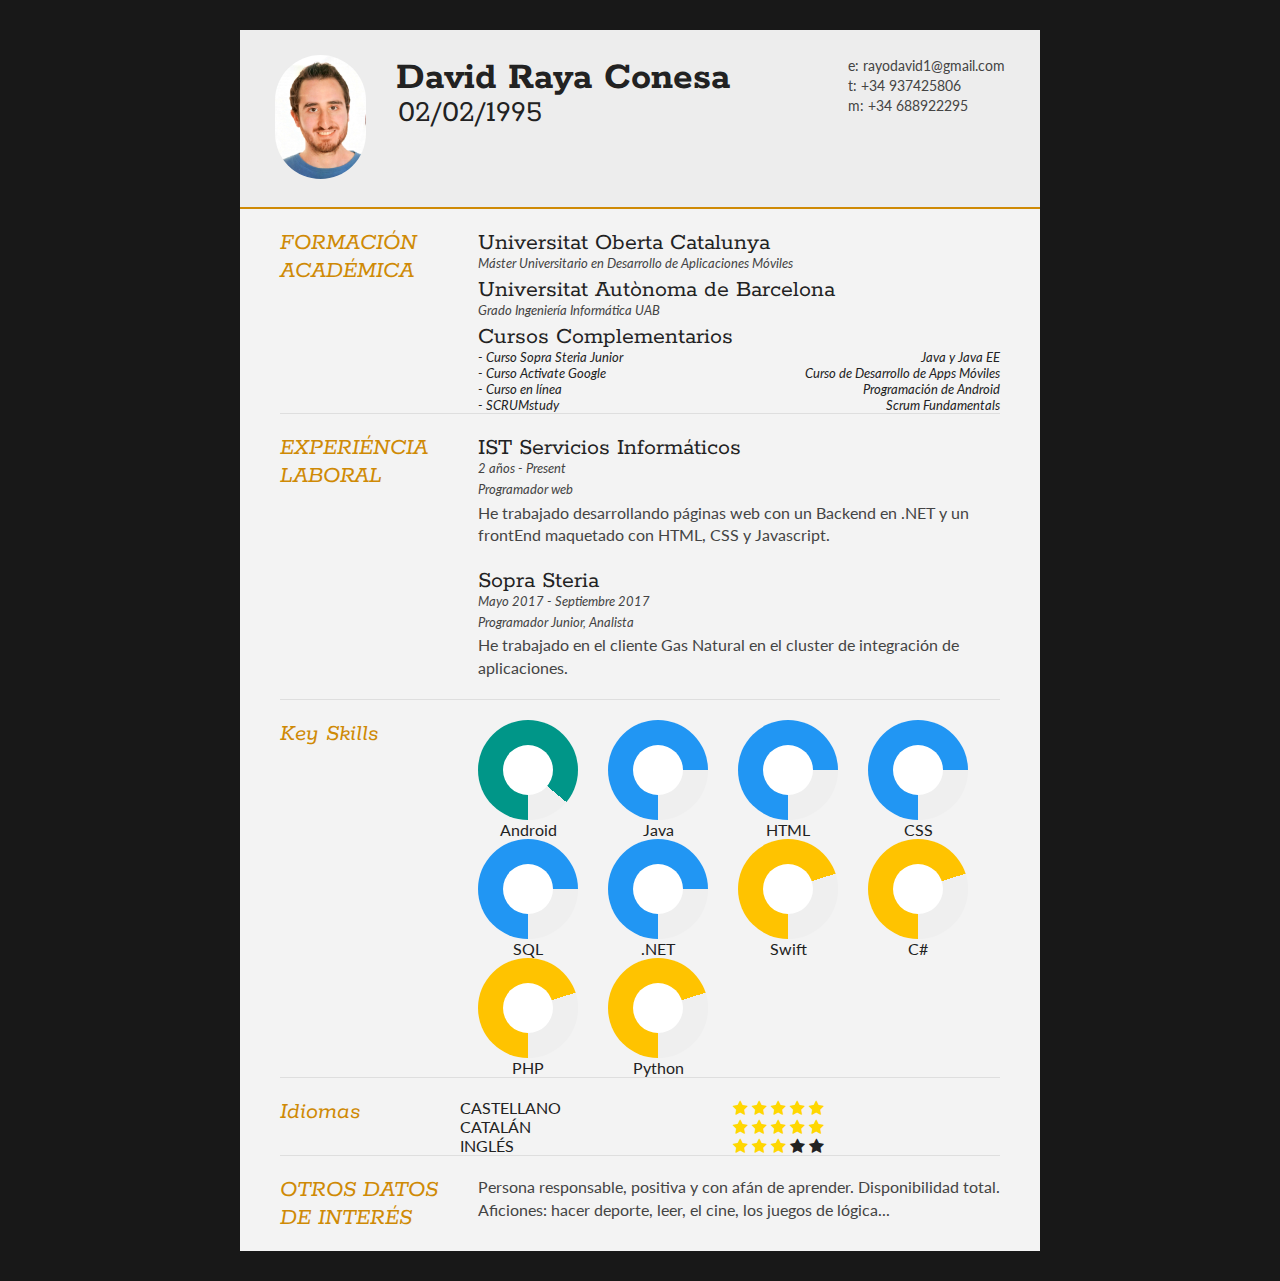
==== index.html @ d0084401 "prueba 5" ====
<!DOCTYPE html>
<html>
<head>
<title>David Raya Conesa - Curriculum Vitae</title>

<meta name="viewport" content="width=device-width"/>
<meta name="description" content="The Curriculum Vitae of David Raya Conesa."/>
<meta charset="UTF-8"> 
<link rel="stylesheet" href="https://stackpath.bootstrapcdn.com/bootstrap/4.4.1/css/bootstrap.min.css" integrity="sha384-Vkoo8x4CGsO3+Hhxv8T/Q5PaXtkKtu6ug5TOeNV6gBiFeWPGFN9MuhOf23Q9Ifjh" crossorigin="anonymous">

<link type="text/css" rel="stylesheet" href="style.css">
<link type="text/css" rel="stylesheet" href="mystyle.css">
<link href='http://fonts.googleapis.com/css?family=Rokkitt:400,700|Lato:400,300' rel='stylesheet' type='text/css'>

<!-- Font Awesome Icon Library -->
<link rel="stylesheet" href="https://cdnjs.cloudflare.com/ajax/libs/font-awesome/4.7.0/css/font-awesome.min.css">
<!-- jQuery library -->
<script src="https://ajax.googleapis.com/ajax/libs/jquery/3.3.1/jquery.min.js"></script>

<!-- Latest compiled JavaScript -->
<script src="https://maxcdn.bootstrapcdn.com/bootstrap/3.3.7/js/bootstrap.min.js"></script>
<!--[if lt IE 9]>
<script src="//html5shiv.googlecode.com/svn/trunk/html5.js"></script>
<![endif]-->
</head>
<body id="top">
<div id="cv" class="instaFade">
	<div class="mainDetails">
		<div id="headshot" class="quickFade">
			<img src="David.jpeg" alt="David raya" />
		</div>
		
		<div id="name">
			<h1 class="quickFade delayTwo">David Raya Conesa</h1>
			<h2 class="quickFade delayThree">02/02/1995</h2>
		</div>
		
		<div id="contactDetails" class="quickFade delayFour">
			<ul>
				<li>e: <a href="mailto:rayodavid1@gmail.com" target="_blank">rayodavid1@gmail.com</a></li>
				<li>t: +34 937425806</li>
				<li>m: +34 688922295</li>
				<!--TODO: enlace a la store para ver mis apps
					<li>t: <a href="http://www.bloggs.com">www.bloggs.com</a></li>-->
			</ul>
		</div>
		<div class="clear"></div>
	</div>
	
	<div id="mainArea" class="quickFade delayFive">
		
		
		<section>
			<div class="sectionTitle">
				<h1>FORMACIÓN ACADÉMICA</h1>
			</div>
			
			<div class="sectionContent">
				<article>
					<h2>Universitat Oberta Catalunya</h2>
					<p class="subDetails">Máster Universitario en Desarrollo de Aplicaciones Móviles </p>
				</article>
				
				<article>
					<h2>Universitat Autònoma de Barcelona</h2>
					<p class="subDetails">Grado Ingeniería Informática UAB </p>
				</article>
				<article>
					<h2>Cursos Complementarios</h2>
					<ul class="list-unstyled subDetails">

						<li><div class="float-left ">- Curso Sopra Steria  Junior</div>
							<div class="float-right">Java y Java EE</div>
						</li>
						<br>
						<li><div class="float-left ">- Curso Activate Google</div>
							<div class="float-right">Curso de Desarrollo de Apps Móviles</div>
						</li>
						<br>
						<li><div class="float-left ">- Curso en línea</div>
							<div class="float-right">Programación de Android</div>
						</li>
						<br>
						<li><div class="float-left ">- SCRUMstudy</div>
							<div class="float-right">Scrum Fundamentals</div>
						</li>
						
					  </ul>

				</article>
			</div>
			<div class="clear"></div>
		</section>
		
		<section>
			<div class="sectionTitle">
				<h1>EXPERIÉNCIA LABORAL</h1>
			</div>
			
			<div class="sectionContent">
				<article>
					<h2>IST Servicios Informáticos</h2>
					<p class="subDetails">2 años - Present</p>
					<p class="subDetails">Programador web</p>
					<p>He trabajado desarrollando páginas web con un Backend en .NET y un frontEnd maquetado con HTML, CSS y Javascript.</p>
				</article>
				
				<article>
					<h2>Sopra Steria</h2>
					<p class="subDetails">Mayo 2017 - Septiembre 2017</p>
					<p class="subDetails">Programador Junior, Analista</p>
					<p>He trabajado en el cliente Gas Natural en el cluster de integración de aplicaciones.</p>
				</article>
			
			</div>
			<div class="clear"></div>
		</section>
		
		
		<section>
			<div class="sectionTitle">
				<h1>Key Skills</h1>
			</div>
			
			<div class="sectionContent">
				<div class="row">
					<div class="col-md-2 col-sm-6 col-xs-12" style ="max-width: 100%;">
						<div class="demo5" data-percent="70" align="center">
							<div style="width: 100px; height: 100px;">
								<div class="ab"
									style="position: relative; text-align: center; width: 100px; height: 100px; border-radius: 100%; background-color: rgb(239, 239, 239); background-image: linear-gradient(400deg, transparent 50%, #009688 50%), linear-gradient(90deg, #009688 50%, transparent 50%);">
				
									<div class="cir"
										style="position: relative; top: 25px; left: 25px; text-align: center; width: 50px; height: 50px; border-radius: 100%; background-color: rgb(255, 255, 255);">
										<span class="perc"
											style="display: block; width: 100px; height: 100px; line-height: 100px; vertical-align: middle; font-size: 15px; font-weight: normal; color: rgb(92, 147, 200);"></span>
									</div>
								</div>
							</div>
						</div>
						<h3 class="text-center">Android</h3class="text-center">
				
					</div>
					<div class="col-md-2 col-sm-6 col-xs-12" style ="max-width: 100%;">
						<div class="demo5" data-percent="70" align="center">
							<div style="width: 100px; height: 100px;">
								<div class="ab"
									style="position: relative; text-align: center; width: 100px; height: 100px; border-radius: 100%; background-color: rgb(239, 239, 239); background-image: linear-gradient(360deg, transparent 50%, #2196F3 50%), linear-gradient(90deg, #2196F3 50%, transparent 50%);">
				
									<div class="cir"
										style="position: relative; top: 25px; left: 25px; text-align: center; width: 50px; height: 50px; border-radius: 100%; background-color: rgb(255, 255, 255);">
										<span class="perc"
											style="display: block; width: 100px; height: 100px; line-height: 100px; vertical-align: middle; font-size: 15px; font-weight: normal; color: rgb(92, 147, 200);"></span>
									</div>
								</div>
							</div>
						</div>
						<h3 class="text-center">Java</h3>
				
					</div>
				
					<div class="col-md-2 col-sm-6 col-xs-12" style ="max-width: 100%;">
						<div class="demo5" data-percent="70" align="center">
							<div style="width: 100px; height: 100px;">
								<div class="ab"
								style="position: relative; text-align: center; width: 100px; height: 100px; border-radius: 100%; background-color: rgb(239, 239, 239); background-image: linear-gradient(360deg, transparent 50%, #2196F3 50%), linear-gradient(90deg,#2196F3 50%, transparent 50%);">
				
									<div class="cir"
										style="position: relative; top: 25px; left: 25px; text-align: center; width: 50px; height: 50px; border-radius: 100%; background-color: rgb(255, 255, 255);">
										<span class="perc"
											style="display: block; width: 100px; height: 100px; line-height: 100px; vertical-align: middle; font-size: 15px; font-weight: normal; color: rgb(92, 147, 200);"></span>
									</div>
								</div>
							</div>
						</div>
						<h3 class="text-center">HTML</h3>
				
					</div>
					<div class="col-md-2 col-sm-6 col-xs-12" style ="max-width: 100%;">
						<div class="demo5" data-percent="70" align="center">
							<div style="width: 100px; height: 100px;">
								<div class="ab"
								style="position: relative; text-align: center; width: 100px; height: 100px; border-radius: 100%; background-color: rgb(239, 239, 239); background-image: linear-gradient(360deg, transparent 50%, #2196F3 50%), linear-gradient(90deg, #2196F3 50%, transparent 50%);">
				
									<div class="cir"
										style="position: relative; top: 25px; left: 25px; text-align: center; width: 50px; height: 50px; border-radius: 100%; background-color: rgb(255, 255, 255);">
										<span class="perc"
											style="display: block; width: 100px; height: 100px; line-height: 100px; vertical-align: middle; font-size: 15px; font-weight: normal; color: rgb(92, 147, 200);"></span>
									</div>
								</div>
							</div>
						</div>
						<h3 class="text-center">CSS</h3>
				
					</div>


					<div class="col-md-2 col-sm-6 col-xs-12" style ="max-width: 100%;">
						<div class="demo5" data-percent="70" align="center">
							<div style="width: 100px; height: 100px;">
								<div class="ab"
								style="position: relative; text-align: center; width: 100px; height: 100px; border-radius: 100%; background-color: rgb(239, 239, 239); background-image: linear-gradient(360deg, transparent 50%, #2196F3 50%), linear-gradient(90deg,#2196F3 50%, transparent 50%);">
				
									<div class="cir"
										style="position: relative; top: 25px; left: 25px; text-align: center; width: 50px; height: 50px; border-radius: 100%; background-color: rgb(255, 255, 255);">
										<span class="perc"
											style="display: block; width: 100px; height: 100px; line-height: 100px; vertical-align: middle; font-size: 15px; font-weight: normal; color: rgb(92, 147, 200);"></span>
									</div>
								</div>
							</div>
						</div>
						<h3 class="text-center">SQL</h3>
				
					</div>
					<div class="col-md-2 col-sm-6 col-xs-12" style ="max-width: 100%;">
						<div class="demo5" data-percent="70" align="center">
							<div style="width: 100px; height: 100px;">
								<div class="ab"
								style="position: relative; text-align: center; width: 100px; height: 100px; border-radius: 100%; background-color: rgb(239, 239, 239); background-image: linear-gradient(360deg, transparent 50%, #2196F3 50%), linear-gradient(90deg, #2196F3 50%, transparent 50%);">
				
									<div class="cir"
										style="position: relative; top: 25px; left: 25px; text-align: center; width: 50px; height: 50px; border-radius: 100%; background-color: rgb(255, 255, 255);">
										<span class="perc"
											style="display: block; width: 100px; height: 100px; line-height: 100px; vertical-align: middle; font-size: 15px; font-weight: normal; color: rgb(92, 147, 200);"></span>
									</div>
								</div>
							</div>
						</div>
						<h3 class="text-center">.NET</h3>
				
					</div>

					<div class="col-md-2 col-sm-6 col-xs-12" style ="max-width: 100%;">
						<div class="demo5" data-percent="70" align="center">
							<div style="width: 100px; height: 100px;">
								<div class="ab"
									style="position: relative; text-align: center; width: 100px; height: 100px; border-radius: 100%; background-color: rgb(239, 239, 239); background-image: linear-gradient(342deg, transparent 50%, rgb(255, 195, 0) 50%), linear-gradient(90deg, rgb(255, 195, 0) 50%, transparent 50%);">
				
									<div class="cir"
										style="position: relative; top: 25px; left: 25px; text-align: center; width: 50px; height: 50px; border-radius: 100%; background-color: rgb(255, 255, 255);">
										<span class="perc"
											style="display: block; width: 100px; height: 100px; line-height: 100px; vertical-align: middle; font-size: 15px; font-weight: normal; color: rgb(92, 147, 200);"></span>
									</div>
								</div>
							</div>
						</div>
						<h3 class="text-center">Swift</h3>
				
					</div>
					<div class="col-md-2 col-sm-6 col-xs-12" style ="max-width: 100%;">
						<div class="demo5" data-percent="70" align="center">
							<div style="width: 100px; height: 100px;">
								<div class="ab"
									style="position: relative; text-align: center; width: 100px; height: 100px; border-radius: 100%; background-color: rgb(239, 239, 239); background-image: linear-gradient(342deg, transparent 50%, rgb(255, 195, 0) 50%), linear-gradient(90deg, rgb(255, 195, 0) 50%, transparent 50%);">
				
									<div class="cir"
										style="position: relative; top: 25px; left: 25px; text-align: center; width: 50px; height: 50px; border-radius: 100%; background-color: rgb(255, 255, 255);">
										<span class="perc"
											style="display: block; width: 100px; height: 100px; line-height: 100px; vertical-align: middle; font-size: 15px; font-weight: normal; color: rgb(92, 147, 200);"></span>
									</div>
								</div>
							</div>
						</div>
						<h3 class="text-center">C#</h3>
				
					</div>
					<div class="col-md-2 col-sm-6 col-xs-12" style ="max-width: 100%;">
						<div class="demo5" data-percent="70" align="center">
							<div style="width: 100px; height: 100px;">
								<div class="ab"
									style="position: relative; text-align: center; width: 100px; height: 100px; border-radius: 100%; background-color: rgb(239, 239, 239); background-image: linear-gradient(342deg, transparent 50%, rgb(255, 195, 0) 50%), linear-gradient(90deg, rgb(255, 195, 0) 50%, transparent 50%);">
				
									<div class="cir"
										style="position: relative; top: 25px; left: 25px; text-align: center; width: 50px; height: 50px; border-radius: 100%; background-color: rgb(255, 255, 255);">
										<span class="perc"
											style="display: block; width: 100px; height: 100px; line-height: 100px; vertical-align: middle; font-size: 15px; font-weight: normal; color: rgb(92, 147, 200);"></span>
									</div>
								</div>
							</div>
						</div>
						<h3 class="text-center">PHP</h3>
				
					</div>
					<div class="col-md-2 col-sm-6 col-xs-12" style ="max-width: 100%;">
						<div class="demo5" data-percent="70" align="center">
							<div style="width: 100px; height: 100px;">
								<div class="ab"
									style="position: relative; text-align: center; width: 100px; height: 100px; border-radius: 100%; background-color: rgb(239, 239, 239); background-image: linear-gradient(342deg, transparent 50%, rgb(255, 195, 0) 50%), linear-gradient(90deg, rgb(255, 195, 0) 50%, transparent 50%);">
				
									<div class="cir"
										style="position: relative; top: 25px; left: 25px; text-align: center; width: 50px; height: 50px; border-radius: 100%; background-color: rgb(255, 255, 255);">
										<span class="perc"
											style="display: block; width: 100px; height: 100px; line-height: 100px; vertical-align: middle; font-size: 15px; font-weight: normal; color: rgb(92, 147, 200);"></span>
									</div>
								</div>
							</div>
						</div>
						<h3 class="text-center">Python</h3>
				
					</div>
				</div>
			</div>

			<div class="clear"></div>
			</section>

			<section>
				<article>
					<div class="sectionTitle">
						<h1>Idiomas</h1>
					</div>
					
					<div class="sectionContent idiomas">
					
						<ul class="list-unstyled ">
					
							<li>
								<div class="float-left ">CASTELLANO</div>
								<div class="float-right">
									<span class="fa fa-star star-checked"></span>
									<span class="fa fa-star star-checked"></span>
									<span class="fa fa-star star-checked"></span>
									<span class="fa fa-star star-checked"></span>
									<span class="fa fa-star star-checked"></span></div>
							</li>
							<br>
							<li>
								<div class="float-left ">CATALÁN</div>
								<div class="float-right">
									<span class="fa fa-star star-checked"></span>
									<span class="fa fa-star star-checked"></span>
									<span class="fa fa-star star-checked"></span>
									<span class="fa fa-star star-checked"></span>
									<span class="fa fa-star star-checked"></span></div>
							</li>
							<br>
							<li>
								<div class="float-left ">INGLÉS</div>
								<div class="float-right">
									<span class="fa fa-star star-checked"></span>
									<span class="fa fa-star star-checked"></span>
									<span class="fa fa-star star-checked"></span>
									<span class="fa fa-star"></span>
									<span class="fa fa-star"></span></div>
							</li>
							<br>					
						</ul>
	
					</div>
				</article>
				<div class="clear"></div>
			</section>
		
		<section>
			<article>
				<div class="sectionTitle">
					<h1>OTROS DATOS DE INTERÉS</h1>
				</div>
				
				<div class="sectionContent">
					<p>Persona responsable, positiva y con afán de aprender. Disponibilidad total. Aficiones: hacer deporte, leer, el cine, los juegos de lógica...  </p>

				</div>
			</article>
			<div class="clear"></div>
		</section>
	</div>
</div>
<script type="text/javascript">
var gaJsHost = (("https:" == document.location.protocol) ? "https://ssl." : "http://www.");
document.write(unescape("%3Cscript src='" + gaJsHost + "google-analytics.com/ga.js' type='text/javascript'%3E%3C/script%3E"));
</script>
<script type="text/javascript">
var pageTracker = _gat._getTracker("UA-3753241-1");
pageTracker._initData();
pageTracker._trackPageview();
</script>
</body>
</html>
---- style.css ----
html,body,div,span,object,iframe,h1,h2,h3,h4,h5,h6,p,blockquote,pre,abbr,address,cite,code,del,dfn,em,img,ins,kbd,q,samp,small,strong,sub,sup,var,b,i,dl,dt,dd,ol,ul,li,fieldset,form,label,legend,table,caption,tbody,tfoot,thead,tr,th,td,article,aside,canvas,details,figcaption,figure,footer,header,hgroup,menu,nav,section,summary,time,mark,audio,video {
border:0;
font:inherit;
font-size:100%;
margin:0;
padding:0;
vertical-align:baseline;
}

article,aside,details,figcaption,figure,footer,header,hgroup,menu,nav,section {
display:block;
}

html, body {background: #181818; font-family: 'Lato', helvetica, arial, sans-serif; font-size: 16px; color: #222;}

.clear {clear: both;}

p {
	font-size: 1em;
	line-height: 1.4em;
	margin-bottom: 20px;
	color: #444;
}

#cv {
	width: 90%;
	max-width: 800px;
	background: #f3f3f3;
	margin: 30px auto;
}

.mainDetails {
	padding: 25px 35px;
	border-bottom: 2px solid #cf8a05;
	background: #ededed;
}

#name h1 {
	font-size: 2.5em;
	font-weight: 700;
	font-family: 'Rokkitt', Helvetica, Arial, sans-serif;
	margin-bottom: -6px;
}

#name h2 {
	font-size: 2em;
	margin-left: 2px;
	font-family: 'Rokkitt', Helvetica, Arial, sans-serif;
}

#mainArea {
	padding: 0 40px;
}

#headshot {
	width: 12.5%;
	float: left;
	margin-right: 30px;
}

#headshot img {
	width: 100%;
	height: auto;
	-webkit-border-radius: 50px;
	border-radius: 50px;
}

#name {
	float: left;
}

#contactDetails {
	float: right;
}

#contactDetails ul {
	list-style-type: none;
	font-size: 0.9em;
	margin-top: 2px;
}

#contactDetails ul li {
	margin-bottom: 3px;
	color: #444;
}

#contactDetails ul li a, a[href^=tel] {
	color: #444; 
	text-decoration: none;
	-webkit-transition: all .3s ease-in;
	-moz-transition: all .3s ease-in;
	-o-transition: all .3s ease-in;
	-ms-transition: all .3s ease-in;
	transition: all .3s ease-in;
}

#contactDetails ul li a:hover { 
	color: #cf8a05;
}


section {
	border-top: 1px solid #dedede;
	padding: 20px 0 0;
}

section:first-child {
	border-top: 0;
}

section:last-child {
	padding: 20px 0 10px;
}

.sectionTitle {
	float: left;
	width: 25%;
}

.sectionContent {
	float: right;
	width: 72.5%;
}

.sectionTitle h1 {
	font-family: 'Rokkitt', Helvetica, Arial, sans-serif;
	font-style: italic;
	font-size: 1.5em;
	color: #cf8a05;
}

.sectionContent h2 {
	font-family: 'Rokkitt', Helvetica, Arial, sans-serif;
	font-size: 1.5em;
	margin-bottom: -2px;
}

.subDetails {
	font-size: 0.8em;
	font-style: italic;
	margin-bottom: 3px;
}

.keySkills {
	list-style-type: none;
	-moz-column-count:3;
	-webkit-column-count:3;
	column-count:3;
	margin-bottom: 20px;
	font-size: 1em;
	color: #444;
}

.keySkills ul li {
	margin-bottom: 3px;
}

@media all and (min-width: 602px) and (max-width: 800px) {
	#headshot {
		display: none;
	}
	
	.keySkills {
	-moz-column-count:2;
	-webkit-column-count:2;
	column-count:2;
	}
}

@media all and (max-width: 601px) {
	#cv {
		width: 95%;
		margin: 10px auto;
		min-width: 280px;
	}
	
	#headshot {
		display: none;
	}
	
	#name, #contactDetails {
		float: none;
		width: 100%;
		text-align: center;
	}
	
	.sectionTitle, .sectionContent {
		float: none;
		width: 100%;
	}
	
	.sectionTitle {
		margin-left: -2px;
		font-size: 1.25em;
	}
	
	.keySkills {
		-moz-column-count:2;
		-webkit-column-count:2;
		column-count:2;
	}
}

@media all and (max-width: 480px) {
	.mainDetails {
		padding: 15px 15px;
	}
	
	section {
		padding: 15px 0 0;
	}
	
	#mainArea {
		padding: 0 25px;
	}

	
	.keySkills {
	-moz-column-count:1;
	-webkit-column-count:1;
	column-count:1;
	}
	
	#name h1 {
		line-height: .8em;
		margin-bottom: 4px;
	}
}

@media print {
    #cv {
        width: 100%;
    }
}

@-webkit-keyframes reset {
	0% {
		opacity: 0;
	}
	100% {
		opacity: 0;
	}
}

@-webkit-keyframes fade-in {
	0% {
		opacity: 0;
	}
	40% {
		opacity: 0;
	}
	100% {
		opacity: 1;
	}
}

@-moz-keyframes reset {
	0% {
		opacity: 0;
	}
	100% {
		opacity: 0;
	}
}

@-moz-keyframes fade-in {
	0% {
		opacity: 0;
	}
	40% {
		opacity: 0;
	}
	100% {
		opacity: 1;
	}
}

@keyframes reset {
	0% {
		opacity: 0;
	}
	100% {
		opacity: 0;
	}
}

@keyframes fade-in {
	0% {
		opacity: 0;
	}
	40% {
		opacity: 0;
	}
	100% {
		opacity: 1;
	}
}

.instaFade {
    -webkit-animation-name: reset, fade-in;
    -webkit-animation-duration: 1.5s;
    -webkit-animation-timing-function: ease-in;
	
	-moz-animation-name: reset, fade-in;
    -moz-animation-duration: 1.5s;
    -moz-animation-timing-function: ease-in;
	
	animation-name: reset, fade-in;
    animation-duration: 1.5s;
    animation-timing-function: ease-in;
}

.quickFade {
    -webkit-animation-name: reset, fade-in;
    -webkit-animation-duration: 2.5s;
    -webkit-animation-timing-function: ease-in;
	
	-moz-animation-name: reset, fade-in;
    -moz-animation-duration: 2.5s;
    -moz-animation-timing-function: ease-in;
	
	animation-name: reset, fade-in;
    animation-duration: 2.5s;
    animation-timing-function: ease-in;
}
 
.delayOne {
	-webkit-animation-delay: 0, .5s;
	-moz-animation-delay: 0, .5s;
	animation-delay: 0, .5s;
}

.delayTwo {
	-webkit-animation-delay: 0, 1s;
	-moz-animation-delay: 0, 1s;
	animation-delay: 0, 1s;
}

.delayThree {
	-webkit-animation-delay: 0, 1.5s;
	-moz-animation-delay: 0, 1.5s;
	animation-delay: 0, 1.5s;
}

.delayFour {
	-webkit-animation-delay: 0, 2s;
	-moz-animation-delay: 0, 2s;
	animation-delay: 0, 2s;
}

.delayFive {
	-webkit-animation-delay: 0, 2.5s;
	-moz-animation-delay: 0, 2.5s;
	animation-delay: 0, 2.5s;
}
---- mystyle.css ----
.star-checked{
    color: gold;
}
.idiomas{
    width: 50.5%;
    float: left;
}
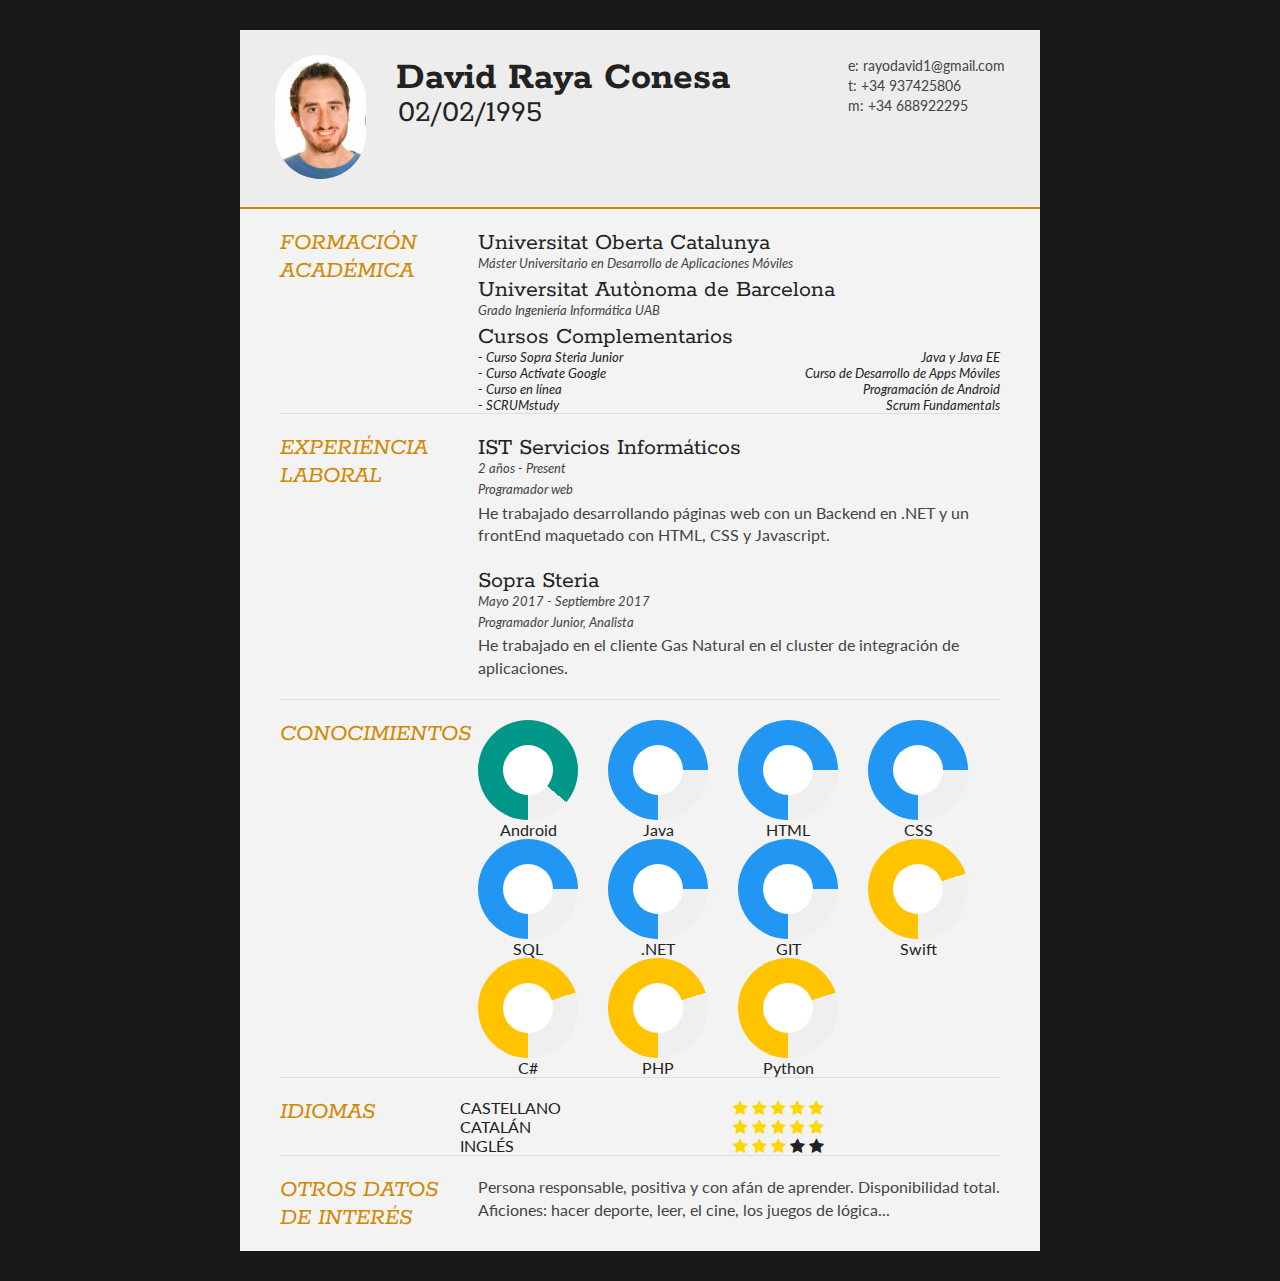
==== commit 9805f40e: "prueba 6" ====
--- a/index.html
+++ b/index.html
@@ -119,7 +119,7 @@
 		
 		<section>
 			<div class="sectionTitle">
-				<h1>Key Skills</h1>
+				<h1>CONOCIMIENTOS</h1>
 			</div>
 			
 			<div class="sectionContent">
@@ -229,6 +229,23 @@
 						<h3 class="text-center">.NET</h3>
 				
 					</div>
+					<div class="col-md-2 col-sm-6 col-xs-12" style ="max-width: 100%;">
+						<div class="demo5" data-percent="70" align="center">
+							<div style="width: 100px; height: 100px;">
+								<div class="ab"
+								style="position: relative; text-align: center; width: 100px; height: 100px; border-radius: 100%; background-color: rgb(239, 239, 239); background-image: linear-gradient(360deg, transparent 50%, #2196F3 50%), linear-gradient(90deg, #2196F3 50%, transparent 50%);">
+				
+									<div class="cir"
+										style="position: relative; top: 25px; left: 25px; text-align: center; width: 50px; height: 50px; border-radius: 100%; background-color: rgb(255, 255, 255);">
+										<span class="perc"
+											style="display: block; width: 100px; height: 100px; line-height: 100px; vertical-align: middle; font-size: 15px; font-weight: normal; color: rgb(92, 147, 200);"></span>
+									</div>
+								</div>
+							</div>
+						</div>
+						<h3 class="text-center">GIT</h3>
+				
+					</div>
 
 					<div class="col-md-2 col-sm-6 col-xs-12" style ="max-width: 100%;">
 						<div class="demo5" data-percent="70" align="center">
@@ -307,7 +324,7 @@
 			<section>
 				<article>
 					<div class="sectionTitle">
-						<h1>Idiomas</h1>
+						<h1>IDIOMAS</h1>
 					</div>
 					
 					<div class="sectionContent idiomas">
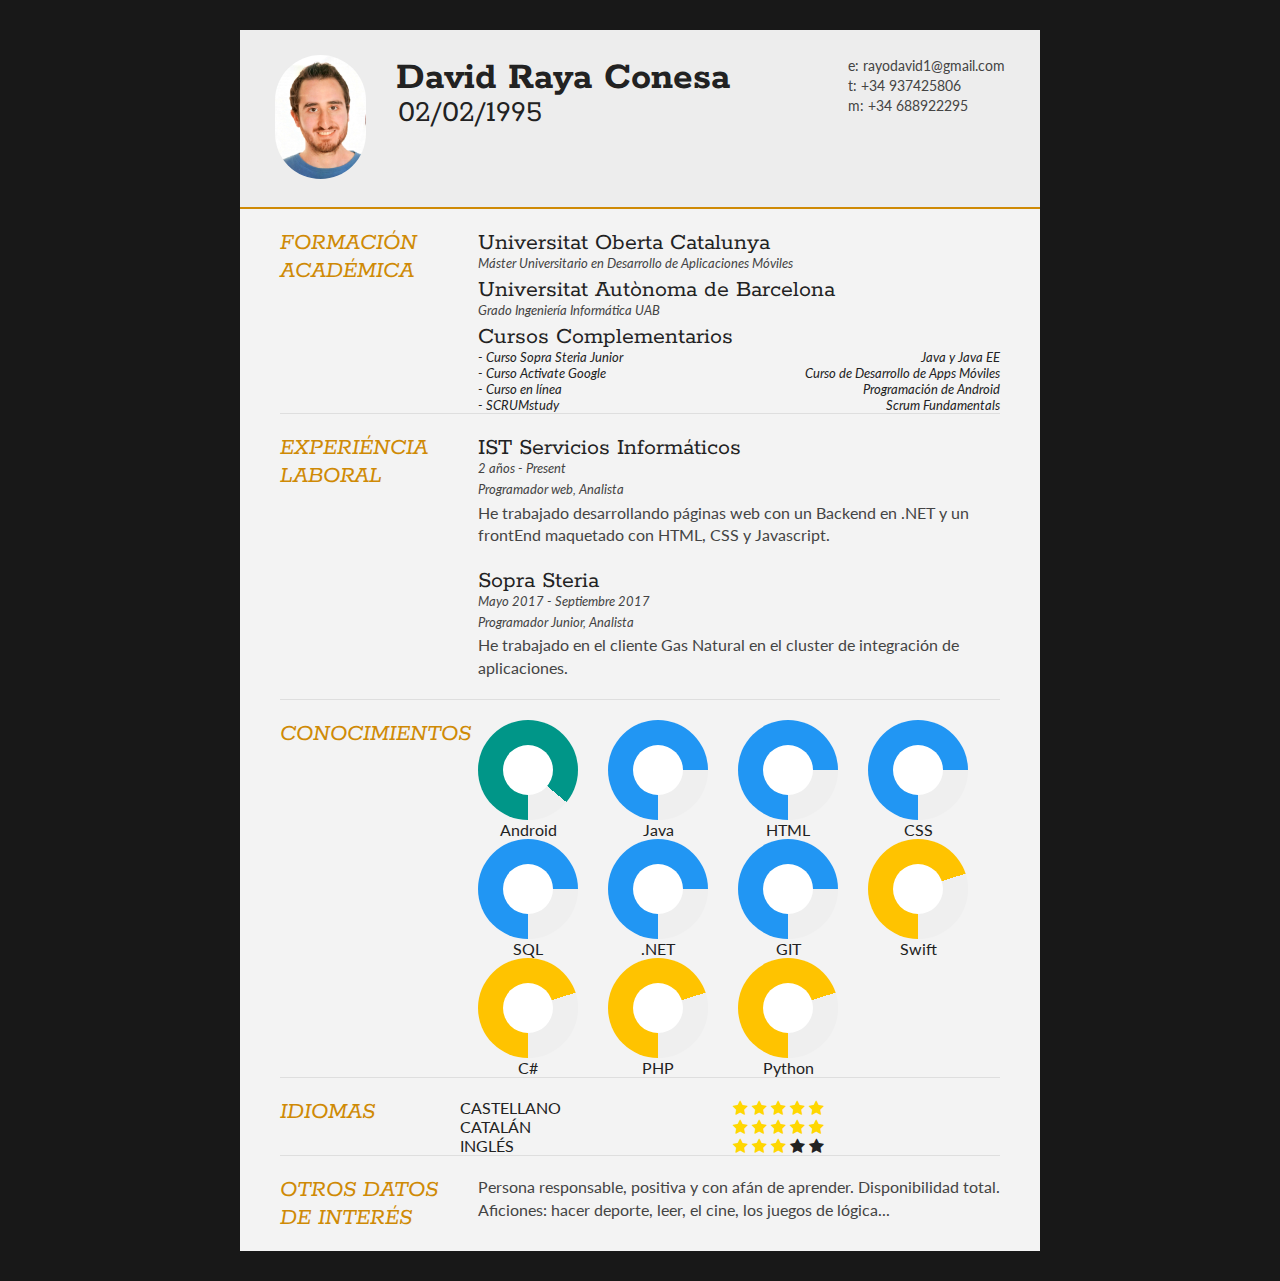
==== commit ca9ad8b0: "prueba 7" ====
--- a/index.html
+++ b/index.html
@@ -101,7 +101,7 @@
 				<article>
 					<h2>IST Servicios Informáticos</h2>
 					<p class="subDetails">2 años - Present</p>
-					<p class="subDetails">Programador web</p>
+					<p class="subDetails">Programador web, Analista</p>
 					<p>He trabajado desarrollando páginas web con un Backend en .NET y un frontEnd maquetado con HTML, CSS y Javascript.</p>
 				</article>
 				
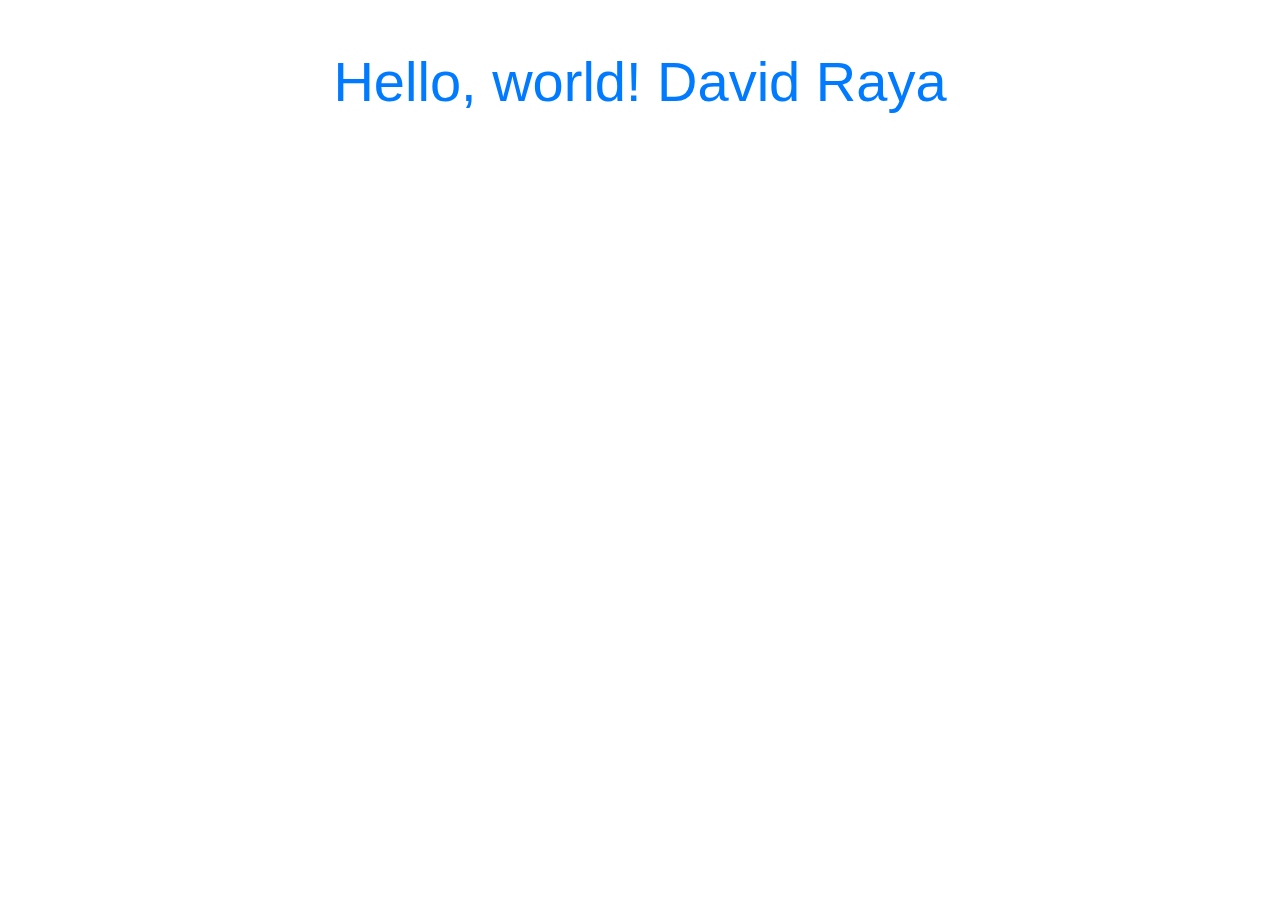
==== commit 4a68b233: "hola k ase" ====
--- a/index.html
+++ b/index.html
@@ -1,396 +1,22 @@
-<!DOCTYPE html>
-<html>
-<head>
-<title>David Raya Conesa - Curriculum Vitae</title>
+<!doctype html>
+<html lang="en">
+  <head>
+    <!-- Required meta tags -->
+    <meta charset="utf-8">
+    <meta name="viewport" content="width=device-width, initial-scale=1, shrink-to-fit=no">
 
-<meta name="viewport" content="width=device-width"/>
-<meta name="description" content="The Curriculum Vitae of David Raya Conesa."/>
-<meta charset="UTF-8"> 
-<link rel="stylesheet" href="https://stackpath.bootstrapcdn.com/bootstrap/4.4.1/css/bootstrap.min.css" integrity="sha384-Vkoo8x4CGsO3+Hhxv8T/Q5PaXtkKtu6ug5TOeNV6gBiFeWPGFN9MuhOf23Q9Ifjh" crossorigin="anonymous">
+    <!-- Bootstrap CSS -->
+    <link rel="stylesheet" href="https://stackpath.bootstrapcdn.com/bootstrap/4.4.1/css/bootstrap.min.css" integrity="sha384-Vkoo8x4CGsO3+Hhxv8T/Q5PaXtkKtu6ug5TOeNV6gBiFeWPGFN9MuhOf23Q9Ifjh" crossorigin="anonymous">
 
-<link type="text/css" rel="stylesheet" href="style.css">
-<link type="text/css" rel="stylesheet" href="mystyle.css">
-<link href='http://fonts.googleapis.com/css?family=Rokkitt:400,700|Lato:400,300' rel='stylesheet' type='text/css'>
+    <title >Hello, world! </title>
+  </head>
+  <body>
+    <h1 class="text-center mt-5 display-4 text-primary" >Hello, world! David Raya</h1>
 
-<!-- Font Awesome Icon Library -->
-<link rel="stylesheet" href="https://cdnjs.cloudflare.com/ajax/libs/font-awesome/4.7.0/css/font-awesome.min.css">
-<!-- jQuery library -->
-<script src="https://ajax.googleapis.com/ajax/libs/jquery/3.3.1/jquery.min.js"></script>
-
-<!-- Latest compiled JavaScript -->
-<script src="https://maxcdn.bootstrapcdn.com/bootstrap/3.3.7/js/bootstrap.min.js"></script>
-<!--[if lt IE 9]>
-<script src="//html5shiv.googlecode.com/svn/trunk/html5.js"></script>
-<![endif]-->
-</head>
-<body id="top">
-<div id="cv" class="instaFade">
-	<div class="mainDetails">
-		<div id="headshot" class="quickFade">
-			<img src="David.jpeg" alt="David raya" />
-		</div>
-		
-		<div id="name">
-			<h1 class="quickFade delayTwo">David Raya Conesa</h1>
-			<h2 class="quickFade delayThree">02/02/1995</h2>
-		</div>
-		
-		<div id="contactDetails" class="quickFade delayFour">
-			<ul>
-				<li>e: <a href="mailto:rayodavid1@gmail.com" target="_blank">rayodavid1@gmail.com</a></li>
-				<li>t: +34 937425806</li>
-				<li>m: +34 688922295</li>
-				<!--TODO: enlace a la store para ver mis apps
-					<li>t: <a href="http://www.bloggs.com">www.bloggs.com</a></li>-->
-			</ul>
-		</div>
-		<div class="clear"></div>
-	</div>
-	
-	<div id="mainArea" class="quickFade delayFive">
-		
-		
-		<section>
-			<div class="sectionTitle">
-				<h1>FORMACIÓN ACADÉMICA</h1>
-			</div>
-			
-			<div class="sectionContent">
-				<article>
-					<h2>Universitat Oberta Catalunya</h2>
-					<p class="subDetails">Máster Universitario en Desarrollo de Aplicaciones Móviles </p>
-				</article>
-				
-				<article>
-					<h2>Universitat Autònoma de Barcelona</h2>
-					<p class="subDetails">Grado Ingeniería Informática UAB </p>
-				</article>
-				<article>
-					<h2>Cursos Complementarios</h2>
-					<ul class="list-unstyled subDetails">
-
-						<li><div class="float-left ">- Curso Sopra Steria  Junior</div>
-							<div class="float-right">Java y Java EE</div>
-						</li>
-						<br>
-						<li><div class="float-left ">- Curso Activate Google</div>
-							<div class="float-right">Curso de Desarrollo de Apps Móviles</div>
-						</li>
-						<br>
-						<li><div class="float-left ">- Curso en línea</div>
-							<div class="float-right">Programación de Android</div>
-						</li>
-						<br>
-						<li><div class="float-left ">- SCRUMstudy</div>
-							<div class="float-right">Scrum Fundamentals</div>
-						</li>
-						
-					  </ul>
-
-				</article>
-			</div>
-			<div class="clear"></div>
-		</section>
-		
-		<section>
-			<div class="sectionTitle">
-				<h1>EXPERIÉNCIA LABORAL</h1>
-			</div>
-			
-			<div class="sectionContent">
-				<article>
-					<h2>IST Servicios Informáticos</h2>
-					<p class="subDetails">2 años - Present</p>
-					<p class="subDetails">Programador web, Analista</p>
-					<p>He trabajado desarrollando páginas web con un Backend en .NET y un frontEnd maquetado con HTML, CSS y Javascript.</p>
-				</article>
-				
-				<article>
-					<h2>Sopra Steria</h2>
-					<p class="subDetails">Mayo 2017 - Septiembre 2017</p>
-					<p class="subDetails">Programador Junior, Analista</p>
-					<p>He trabajado en el cliente Gas Natural en el cluster de integración de aplicaciones.</p>
-				</article>
-			
-			</div>
-			<div class="clear"></div>
-		</section>
-		
-		
-		<section>
-			<div class="sectionTitle">
-				<h1>CONOCIMIENTOS</h1>
-			</div>
-			
-			<div class="sectionContent">
-				<div class="row">
-					<div class="col-md-2 col-sm-6 col-xs-12" style ="max-width: 100%;">
-						<div class="demo5" data-percent="70" align="center">
-							<div style="width: 100px; height: 100px;">
-								<div class="ab"
-									style="position: relative; text-align: center; width: 100px; height: 100px; border-radius: 100%; background-color: rgb(239, 239, 239); background-image: linear-gradient(400deg, transparent 50%, #009688 50%), linear-gradient(90deg, #009688 50%, transparent 50%);">
-				
-									<div class="cir"
-										style="position: relative; top: 25px; left: 25px; text-align: center; width: 50px; height: 50px; border-radius: 100%; background-color: rgb(255, 255, 255);">
-										<span class="perc"
-											style="display: block; width: 100px; height: 100px; line-height: 100px; vertical-align: middle; font-size: 15px; font-weight: normal; color: rgb(92, 147, 200);"></span>
-									</div>
-								</div>
-							</div>
-						</div>
-						<h3 class="text-center">Android</h3class="text-center">
-				
-					</div>
-					<div class="col-md-2 col-sm-6 col-xs-12" style ="max-width: 100%;">
-						<div class="demo5" data-percent="70" align="center">
-							<div style="width: 100px; height: 100px;">
-								<div class="ab"
-									style="position: relative; text-align: center; width: 100px; height: 100px; border-radius: 100%; background-color: rgb(239, 239, 239); background-image: linear-gradient(360deg, transparent 50%, #2196F3 50%), linear-gradient(90deg, #2196F3 50%, transparent 50%);">
-				
-									<div class="cir"
-										style="position: relative; top: 25px; left: 25px; text-align: center; width: 50px; height: 50px; border-radius: 100%; background-color: rgb(255, 255, 255);">
-										<span class="perc"
-											style="display: block; width: 100px; height: 100px; line-height: 100px; vertical-align: middle; font-size: 15px; font-weight: normal; color: rgb(92, 147, 200);"></span>
-									</div>
-								</div>
-							</div>
-						</div>
-						<h3 class="text-center">Java</h3>
-				
-					</div>
-				
-					<div class="col-md-2 col-sm-6 col-xs-12" style ="max-width: 100%;">
-						<div class="demo5" data-percent="70" align="center">
-							<div style="width: 100px; height: 100px;">
-								<div class="ab"
-								style="position: relative; text-align: center; width: 100px; height: 100px; border-radius: 100%; background-color: rgb(239, 239, 239); background-image: linear-gradient(360deg, transparent 50%, #2196F3 50%), linear-gradient(90deg,#2196F3 50%, transparent 50%);">
-				
-									<div class="cir"
-										style="position: relative; top: 25px; left: 25px; text-align: center; width: 50px; height: 50px; border-radius: 100%; background-color: rgb(255, 255, 255);">
-										<span class="perc"
-											style="display: block; width: 100px; height: 100px; line-height: 100px; vertical-align: middle; font-size: 15px; font-weight: normal; color: rgb(92, 147, 200);"></span>
-									</div>
-								</div>
-							</div>
-						</div>
-						<h3 class="text-center">HTML</h3>
-				
-					</div>
-					<div class="col-md-2 col-sm-6 col-xs-12" style ="max-width: 100%;">
-						<div class="demo5" data-percent="70" align="center">
-							<div style="width: 100px; height: 100px;">
-								<div class="ab"
-								style="position: relative; text-align: center; width: 100px; height: 100px; border-radius: 100%; background-color: rgb(239, 239, 239); background-image: linear-gradient(360deg, transparent 50%, #2196F3 50%), linear-gradient(90deg, #2196F3 50%, transparent 50%);">
-				
-									<div class="cir"
-										style="position: relative; top: 25px; left: 25px; text-align: center; width: 50px; height: 50px; border-radius: 100%; background-color: rgb(255, 255, 255);">
-										<span class="perc"
-											style="display: block; width: 100px; height: 100px; line-height: 100px; vertical-align: middle; font-size: 15px; font-weight: normal; color: rgb(92, 147, 200);"></span>
-									</div>
-								</div>
-							</div>
-						</div>
-						<h3 class="text-center">CSS</h3>
-				
-					</div>
-
-
-					<div class="col-md-2 col-sm-6 col-xs-12" style ="max-width: 100%;">
-						<div class="demo5" data-percent="70" align="center">
-							<div style="width: 100px; height: 100px;">
-								<div class="ab"
-								style="position: relative; text-align: center; width: 100px; height: 100px; border-radius: 100%; background-color: rgb(239, 239, 239); background-image: linear-gradient(360deg, transparent 50%, #2196F3 50%), linear-gradient(90deg,#2196F3 50%, transparent 50%);">
-				
-									<div class="cir"
-										style="position: relative; top: 25px; left: 25px; text-align: center; width: 50px; height: 50px; border-radius: 100%; background-color: rgb(255, 255, 255);">
-										<span class="perc"
-											style="display: block; width: 100px; height: 100px; line-height: 100px; vertical-align: middle; font-size: 15px; font-weight: normal; color: rgb(92, 147, 200);"></span>
-									</div>
-								</div>
-							</div>
-						</div>
-						<h3 class="text-center">SQL</h3>
-				
-					</div>
-					<div class="col-md-2 col-sm-6 col-xs-12" style ="max-width: 100%;">
-						<div class="demo5" data-percent="70" align="center">
-							<div style="width: 100px; height: 100px;">
-								<div class="ab"
-								style="position: relative; text-align: center; width: 100px; height: 100px; border-radius: 100%; background-color: rgb(239, 239, 239); background-image: linear-gradient(360deg, transparent 50%, #2196F3 50%), linear-gradient(90deg, #2196F3 50%, transparent 50%);">
-				
-									<div class="cir"
-										style="position: relative; top: 25px; left: 25px; text-align: center; width: 50px; height: 50px; border-radius: 100%; background-color: rgb(255, 255, 255);">
-										<span class="perc"
-											style="display: block; width: 100px; height: 100px; line-height: 100px; vertical-align: middle; font-size: 15px; font-weight: normal; color: rgb(92, 147, 200);"></span>
-									</div>
-								</div>
-							</div>
-						</div>
-						<h3 class="text-center">.NET</h3>
-				
-					</div>
-					<div class="col-md-2 col-sm-6 col-xs-12" style ="max-width: 100%;">
-						<div class="demo5" data-percent="70" align="center">
-							<div style="width: 100px; height: 100px;">
-								<div class="ab"
-								style="position: relative; text-align: center; width: 100px; height: 100px; border-radius: 100%; background-color: rgb(239, 239, 239); background-image: linear-gradient(360deg, transparent 50%, #2196F3 50%), linear-gradient(90deg, #2196F3 50%, transparent 50%);">
-				
-									<div class="cir"
-										style="position: relative; top: 25px; left: 25px; text-align: center; width: 50px; height: 50px; border-radius: 100%; background-color: rgb(255, 255, 255);">
-										<span class="perc"
-											style="display: block; width: 100px; height: 100px; line-height: 100px; vertical-align: middle; font-size: 15px; font-weight: normal; color: rgb(92, 147, 200);"></span>
-									</div>
-								</div>
-							</div>
-						</div>
-						<h3 class="text-center">GIT</h3>
-				
-					</div>
-
-					<div class="col-md-2 col-sm-6 col-xs-12" style ="max-width: 100%;">
-						<div class="demo5" data-percent="70" align="center">
-							<div style="width: 100px; height: 100px;">
-								<div class="ab"
-									style="position: relative; text-align: center; width: 100px; height: 100px; border-radius: 100%; background-color: rgb(239, 239, 239); background-image: linear-gradient(342deg, transparent 50%, rgb(255, 195, 0) 50%), linear-gradient(90deg, rgb(255, 195, 0) 50%, transparent 50%);">
-				
-									<div class="cir"
-										style="position: relative; top: 25px; left: 25px; text-align: center; width: 50px; height: 50px; border-radius: 100%; background-color: rgb(255, 255, 255);">
-										<span class="perc"
-											style="display: block; width: 100px; height: 100px; line-height: 100px; vertical-align: middle; font-size: 15px; font-weight: normal; color: rgb(92, 147, 200);"></span>
-									</div>
-								</div>
-							</div>
-						</div>
-						<h3 class="text-center">Swift</h3>
-				
-					</div>
-					<div class="col-md-2 col-sm-6 col-xs-12" style ="max-width: 100%;">
-						<div class="demo5" data-percent="70" align="center">
-							<div style="width: 100px; height: 100px;">
-								<div class="ab"
-									style="position: relative; text-align: center; width: 100px; height: 100px; border-radius: 100%; background-color: rgb(239, 239, 239); background-image: linear-gradient(342deg, transparent 50%, rgb(255, 195, 0) 50%), linear-gradient(90deg, rgb(255, 195, 0) 50%, transparent 50%);">
-				
-									<div class="cir"
-										style="position: relative; top: 25px; left: 25px; text-align: center; width: 50px; height: 50px; border-radius: 100%; background-color: rgb(255, 255, 255);">
-										<span class="perc"
-											style="display: block; width: 100px; height: 100px; line-height: 100px; vertical-align: middle; font-size: 15px; font-weight: normal; color: rgb(92, 147, 200);"></span>
-									</div>
-								</div>
-							</div>
-						</div>
-						<h3 class="text-center">C#</h3>
-				
-					</div>
-					<div class="col-md-2 col-sm-6 col-xs-12" style ="max-width: 100%;">
-						<div class="demo5" data-percent="70" align="center">
-							<div style="width: 100px; height: 100px;">
-								<div class="ab"
-									style="position: relative; text-align: center; width: 100px; height: 100px; border-radius: 100%; background-color: rgb(239, 239, 239); background-image: linear-gradient(342deg, transparent 50%, rgb(255, 195, 0) 50%), linear-gradient(90deg, rgb(255, 195, 0) 50%, transparent 50%);">
-				
-									<div class="cir"
-										style="position: relative; top: 25px; left: 25px; text-align: center; width: 50px; height: 50px; border-radius: 100%; background-color: rgb(255, 255, 255);">
-										<span class="perc"
-											style="display: block; width: 100px; height: 100px; line-height: 100px; vertical-align: middle; font-size: 15px; font-weight: normal; color: rgb(92, 147, 200);"></span>
-									</div>
-								</div>
-							</div>
-						</div>
-						<h3 class="text-center">PHP</h3>
-				
-					</div>
-					<div class="col-md-2 col-sm-6 col-xs-12" style ="max-width: 100%;">
-						<div class="demo5" data-percent="70" align="center">
-							<div style="width: 100px; height: 100px;">
-								<div class="ab"
-									style="position: relative; text-align: center; width: 100px; height: 100px; border-radius: 100%; background-color: rgb(239, 239, 239); background-image: linear-gradient(342deg, transparent 50%, rgb(255, 195, 0) 50%), linear-gradient(90deg, rgb(255, 195, 0) 50%, transparent 50%);">
-				
-									<div class="cir"
-										style="position: relative; top: 25px; left: 25px; text-align: center; width: 50px; height: 50px; border-radius: 100%; background-color: rgb(255, 255, 255);">
-										<span class="perc"
-											style="display: block; width: 100px; height: 100px; line-height: 100px; vertical-align: middle; font-size: 15px; font-weight: normal; color: rgb(92, 147, 200);"></span>
-									</div>
-								</div>
-							</div>
-						</div>
-						<h3 class="text-center">Python</h3>
-				
-					</div>
-				</div>
-			</div>
-
-			<div class="clear"></div>
-			</section>
-
-			<section>
-				<article>
-					<div class="sectionTitle">
-						<h1>IDIOMAS</h1>
-					</div>
-					
-					<div class="sectionContent idiomas">
-					
-						<ul class="list-unstyled ">
-					
-							<li>
-								<div class="float-left ">CASTELLANO</div>
-								<div class="float-right">
-									<span class="fa fa-star star-checked"></span>
-									<span class="fa fa-star star-checked"></span>
-									<span class="fa fa-star star-checked"></span>
-									<span class="fa fa-star star-checked"></span>
-									<span class="fa fa-star star-checked"></span></div>
-							</li>
-							<br>
-							<li>
-								<div class="float-left ">CATALÁN</div>
-								<div class="float-right">
-									<span class="fa fa-star star-checked"></span>
-									<span class="fa fa-star star-checked"></span>
-									<span class="fa fa-star star-checked"></span>
-									<span class="fa fa-star star-checked"></span>
-									<span class="fa fa-star star-checked"></span></div>
-							</li>
-							<br>
-							<li>
-								<div class="float-left ">INGLÉS</div>
-								<div class="float-right">
-									<span class="fa fa-star star-checked"></span>
-									<span class="fa fa-star star-checked"></span>
-									<span class="fa fa-star star-checked"></span>
-									<span class="fa fa-star"></span>
-									<span class="fa fa-star"></span></div>
-							</li>
-							<br>					
-						</ul>
-	
-					</div>
-				</article>
-				<div class="clear"></div>
-			</section>
-		
-		<section>
-			<article>
-				<div class="sectionTitle">
-					<h1>OTROS DATOS DE INTERÉS</h1>
-				</div>
-				
-				<div class="sectionContent">
-					<p>Persona responsable, positiva y con afán de aprender. Disponibilidad total. Aficiones: hacer deporte, leer, el cine, los juegos de lógica...  </p>
-
-				</div>
-			</article>
-			<div class="clear"></div>
-		</section>
-	</div>
-</div>
-<script type="text/javascript">
-var gaJsHost = (("https:" == document.location.protocol) ? "https://ssl." : "http://www.");
-document.write(unescape("%3Cscript src='" + gaJsHost + "google-analytics.com/ga.js' type='text/javascript'%3E%3C/script%3E"));
-</script>
-<script type="text/javascript">
-var pageTracker = _gat._getTracker("UA-3753241-1");
-pageTracker._initData();
-pageTracker._trackPageview();
-</script>
-</body>
+    <!-- Optional JavaScript -->
+    <!-- jQuery first, then Popper.js, then Bootstrap JS -->
+    <script src="https://code.jquery.com/jquery-3.4.1.slim.min.js" integrity="sha384-J6qa4849blE2+poT4WnyKhv5vZF5SrPo0iEjwBvKU7imGFAV0wwj1yYfoRSJoZ+n" crossorigin="anonymous"></script>
+    <script src="https://cdn.jsdelivr.net/npm/popper.js@1.16.0/dist/umd/popper.min.js" integrity="sha384-Q6E9RHvbIyZFJoft+2mJbHaEWldlvI9IOYy5n3zV9zzTtmI3UksdQRVvoxMfooAo" crossorigin="anonymous"></script>
+    <script src="https://stackpath.bootstrapcdn.com/bootstrap/4.4.1/js/bootstrap.min.js" integrity="sha384-wfSDF2E50Y2D1uUdj0O3uMBJnjuUD4Ih7YwaYd1iqfktj0Uod8GCExl3Og8ifwB6" crossorigin="anonymous"></script>
+  </body>
 </html>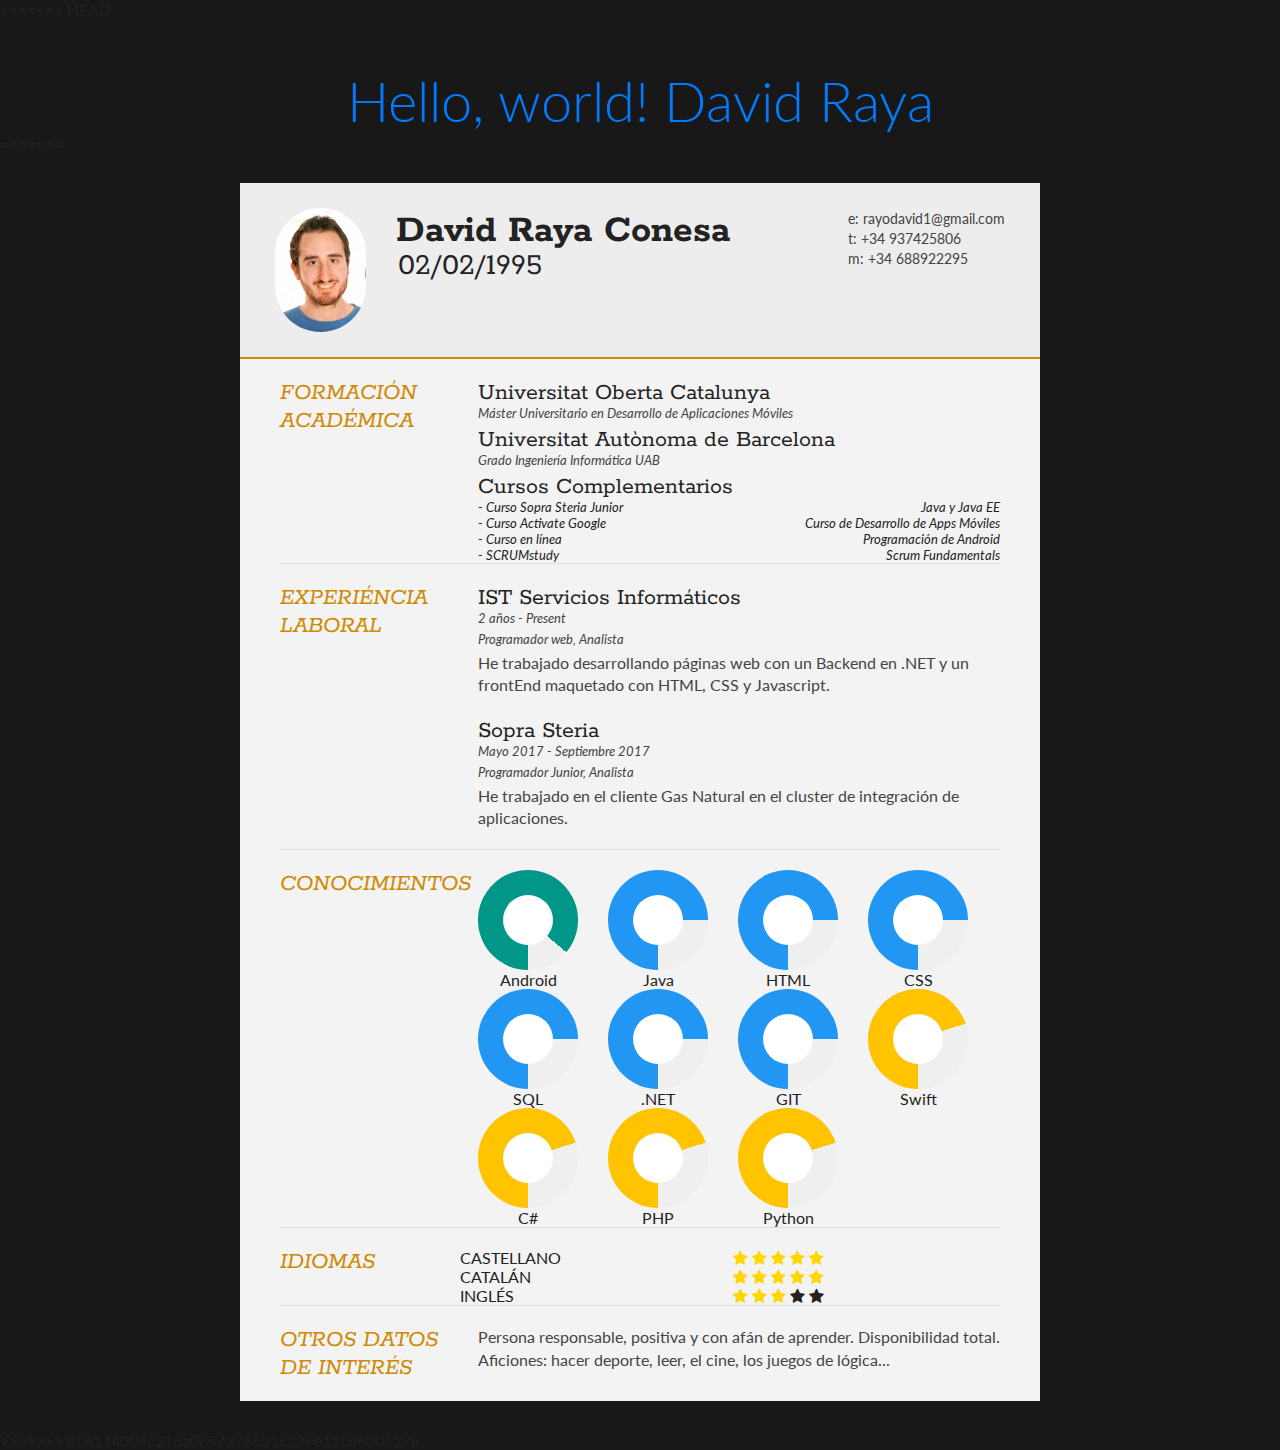
==== commit c1195e73: "hola k ases" ====
--- a/index.html
+++ b/index.html
@@ -1,3 +1,4 @@
+<<<<<<< HEAD
 <!doctype html>
 <html lang="en">
   <head>
@@ -19,4 +20,401 @@
     <script src="https://cdn.jsdelivr.net/npm/popper.js@1.16.0/dist/umd/popper.min.js" integrity="sha384-Q6E9RHvbIyZFJoft+2mJbHaEWldlvI9IOYy5n3zV9zzTtmI3UksdQRVvoxMfooAo" crossorigin="anonymous"></script>
     <script src="https://stackpath.bootstrapcdn.com/bootstrap/4.4.1/js/bootstrap.min.js" integrity="sha384-wfSDF2E50Y2D1uUdj0O3uMBJnjuUD4Ih7YwaYd1iqfktj0Uod8GCExl3Og8ifwB6" crossorigin="anonymous"></script>
   </body>
+=======
+<!DOCTYPE html>
+<html>
+<head>
+<title>David Raya Conesa - Curriculum Vitae</title>
+
+<meta name="viewport" content="width=device-width"/>
+<meta name="description" content="The Curriculum Vitae of David Raya Conesa."/>
+<meta charset="UTF-8"> 
+<link rel="stylesheet" href="https://stackpath.bootstrapcdn.com/bootstrap/4.4.1/css/bootstrap.min.css" integrity="sha384-Vkoo8x4CGsO3+Hhxv8T/Q5PaXtkKtu6ug5TOeNV6gBiFeWPGFN9MuhOf23Q9Ifjh" crossorigin="anonymous">
+
+<link type="text/css" rel="stylesheet" href="style.css">
+<link type="text/css" rel="stylesheet" href="mystyle.css">
+<link href='http://fonts.googleapis.com/css?family=Rokkitt:400,700|Lato:400,300' rel='stylesheet' type='text/css'>
+
+<!-- Font Awesome Icon Library -->
+<link rel="stylesheet" href="https://cdnjs.cloudflare.com/ajax/libs/font-awesome/4.7.0/css/font-awesome.min.css">
+<!-- jQuery library -->
+<script src="https://ajax.googleapis.com/ajax/libs/jquery/3.3.1/jquery.min.js"></script>
+
+<!-- Latest compiled JavaScript -->
+<script src="https://maxcdn.bootstrapcdn.com/bootstrap/3.3.7/js/bootstrap.min.js"></script>
+<!--[if lt IE 9]>
+<script src="//html5shiv.googlecode.com/svn/trunk/html5.js"></script>
+<![endif]-->
+</head>
+<body id="top">
+<div id="cv" class="instaFade">
+	<div class="mainDetails">
+		<div id="headshot" class="quickFade">
+			<img src="David.jpeg" alt="David raya" />
+		</div>
+		
+		<div id="name">
+			<h1 class="quickFade delayTwo">David Raya Conesa</h1>
+			<h2 class="quickFade delayThree">02/02/1995</h2>
+		</div>
+		
+		<div id="contactDetails" class="quickFade delayFour">
+			<ul>
+				<li>e: <a href="mailto:rayodavid1@gmail.com" target="_blank">rayodavid1@gmail.com</a></li>
+				<li>t: +34 937425806</li>
+				<li>m: +34 688922295</li>
+				<!--TODO: enlace a la store para ver mis apps
+					<li>t: <a href="http://www.bloggs.com">www.bloggs.com</a></li>-->
+			</ul>
+		</div>
+		<div class="clear"></div>
+	</div>
+	
+	<div id="mainArea" class="quickFade delayFive">
+		
+		
+		<section>
+			<div class="sectionTitle">
+				<h1>FORMACIÓN ACADÉMICA</h1>
+			</div>
+			
+			<div class="sectionContent">
+				<article>
+					<h2>Universitat Oberta Catalunya</h2>
+					<p class="subDetails">Máster Universitario en Desarrollo de Aplicaciones Móviles </p>
+				</article>
+				
+				<article>
+					<h2>Universitat Autònoma de Barcelona</h2>
+					<p class="subDetails">Grado Ingeniería Informática UAB </p>
+				</article>
+				<article>
+					<h2>Cursos Complementarios</h2>
+					<ul class="list-unstyled subDetails">
+
+						<li><div class="float-left ">- Curso Sopra Steria  Junior</div>
+							<div class="float-right">Java y Java EE</div>
+						</li>
+						<br>
+						<li><div class="float-left ">- Curso Activate Google</div>
+							<div class="float-right">Curso de Desarrollo de Apps Móviles</div>
+						</li>
+						<br>
+						<li><div class="float-left ">- Curso en línea</div>
+							<div class="float-right">Programación de Android</div>
+						</li>
+						<br>
+						<li><div class="float-left ">- SCRUMstudy</div>
+							<div class="float-right">Scrum Fundamentals</div>
+						</li>
+						
+					  </ul>
+
+				</article>
+			</div>
+			<div class="clear"></div>
+		</section>
+		
+		<section>
+			<div class="sectionTitle">
+				<h1>EXPERIÉNCIA LABORAL</h1>
+			</div>
+			
+			<div class="sectionContent">
+				<article>
+					<h2>IST Servicios Informáticos</h2>
+					<p class="subDetails">2 años - Present</p>
+					<p class="subDetails">Programador web, Analista</p>
+					<p>He trabajado desarrollando páginas web con un Backend en .NET y un frontEnd maquetado con HTML, CSS y Javascript.</p>
+				</article>
+				
+				<article>
+					<h2>Sopra Steria</h2>
+					<p class="subDetails">Mayo 2017 - Septiembre 2017</p>
+					<p class="subDetails">Programador Junior, Analista</p>
+					<p>He trabajado en el cliente Gas Natural en el cluster de integración de aplicaciones.</p>
+				</article>
+			
+			</div>
+			<div class="clear"></div>
+		</section>
+		
+		
+		<section>
+			<div class="sectionTitle">
+				<h1>CONOCIMIENTOS</h1>
+			</div>
+			
+			<div class="sectionContent">
+				<div class="row">
+					<div class="col-md-2 col-sm-6 col-xs-12" style ="max-width: 100%;">
+						<div class="demo5" data-percent="70" align="center">
+							<div style="width: 100px; height: 100px;">
+								<div class="ab"
+									style="position: relative; text-align: center; width: 100px; height: 100px; border-radius: 100%; background-color: rgb(239, 239, 239); background-image: linear-gradient(400deg, transparent 50%, #009688 50%), linear-gradient(90deg, #009688 50%, transparent 50%);">
+				
+									<div class="cir"
+										style="position: relative; top: 25px; left: 25px; text-align: center; width: 50px; height: 50px; border-radius: 100%; background-color: rgb(255, 255, 255);">
+										<span class="perc"
+											style="display: block; width: 100px; height: 100px; line-height: 100px; vertical-align: middle; font-size: 15px; font-weight: normal; color: rgb(92, 147, 200);"></span>
+									</div>
+								</div>
+							</div>
+						</div>
+						<h3 class="text-center">Android</h3class="text-center">
+				
+					</div>
+					<div class="col-md-2 col-sm-6 col-xs-12" style ="max-width: 100%;">
+						<div class="demo5" data-percent="70" align="center">
+							<div style="width: 100px; height: 100px;">
+								<div class="ab"
+									style="position: relative; text-align: center; width: 100px; height: 100px; border-radius: 100%; background-color: rgb(239, 239, 239); background-image: linear-gradient(360deg, transparent 50%, #2196F3 50%), linear-gradient(90deg, #2196F3 50%, transparent 50%);">
+				
+									<div class="cir"
+										style="position: relative; top: 25px; left: 25px; text-align: center; width: 50px; height: 50px; border-radius: 100%; background-color: rgb(255, 255, 255);">
+										<span class="perc"
+											style="display: block; width: 100px; height: 100px; line-height: 100px; vertical-align: middle; font-size: 15px; font-weight: normal; color: rgb(92, 147, 200);"></span>
+									</div>
+								</div>
+							</div>
+						</div>
+						<h3 class="text-center">Java</h3>
+				
+					</div>
+				
+					<div class="col-md-2 col-sm-6 col-xs-12" style ="max-width: 100%;">
+						<div class="demo5" data-percent="70" align="center">
+							<div style="width: 100px; height: 100px;">
+								<div class="ab"
+								style="position: relative; text-align: center; width: 100px; height: 100px; border-radius: 100%; background-color: rgb(239, 239, 239); background-image: linear-gradient(360deg, transparent 50%, #2196F3 50%), linear-gradient(90deg,#2196F3 50%, transparent 50%);">
+				
+									<div class="cir"
+										style="position: relative; top: 25px; left: 25px; text-align: center; width: 50px; height: 50px; border-radius: 100%; background-color: rgb(255, 255, 255);">
+										<span class="perc"
+											style="display: block; width: 100px; height: 100px; line-height: 100px; vertical-align: middle; font-size: 15px; font-weight: normal; color: rgb(92, 147, 200);"></span>
+									</div>
+								</div>
+							</div>
+						</div>
+						<h3 class="text-center">HTML</h3>
+				
+					</div>
+					<div class="col-md-2 col-sm-6 col-xs-12" style ="max-width: 100%;">
+						<div class="demo5" data-percent="70" align="center">
+							<div style="width: 100px; height: 100px;">
+								<div class="ab"
+								style="position: relative; text-align: center; width: 100px; height: 100px; border-radius: 100%; background-color: rgb(239, 239, 239); background-image: linear-gradient(360deg, transparent 50%, #2196F3 50%), linear-gradient(90deg, #2196F3 50%, transparent 50%);">
+				
+									<div class="cir"
+										style="position: relative; top: 25px; left: 25px; text-align: center; width: 50px; height: 50px; border-radius: 100%; background-color: rgb(255, 255, 255);">
+										<span class="perc"
+											style="display: block; width: 100px; height: 100px; line-height: 100px; vertical-align: middle; font-size: 15px; font-weight: normal; color: rgb(92, 147, 200);"></span>
+									</div>
+								</div>
+							</div>
+						</div>
+						<h3 class="text-center">CSS</h3>
+				
+					</div>
+
+
+					<div class="col-md-2 col-sm-6 col-xs-12" style ="max-width: 100%;">
+						<div class="demo5" data-percent="70" align="center">
+							<div style="width: 100px; height: 100px;">
+								<div class="ab"
+								style="position: relative; text-align: center; width: 100px; height: 100px; border-radius: 100%; background-color: rgb(239, 239, 239); background-image: linear-gradient(360deg, transparent 50%, #2196F3 50%), linear-gradient(90deg,#2196F3 50%, transparent 50%);">
+				
+									<div class="cir"
+										style="position: relative; top: 25px; left: 25px; text-align: center; width: 50px; height: 50px; border-radius: 100%; background-color: rgb(255, 255, 255);">
+										<span class="perc"
+											style="display: block; width: 100px; height: 100px; line-height: 100px; vertical-align: middle; font-size: 15px; font-weight: normal; color: rgb(92, 147, 200);"></span>
+									</div>
+								</div>
+							</div>
+						</div>
+						<h3 class="text-center">SQL</h3>
+				
+					</div>
+					<div class="col-md-2 col-sm-6 col-xs-12" style ="max-width: 100%;">
+						<div class="demo5" data-percent="70" align="center">
+							<div style="width: 100px; height: 100px;">
+								<div class="ab"
+								style="position: relative; text-align: center; width: 100px; height: 100px; border-radius: 100%; background-color: rgb(239, 239, 239); background-image: linear-gradient(360deg, transparent 50%, #2196F3 50%), linear-gradient(90deg, #2196F3 50%, transparent 50%);">
+				
+									<div class="cir"
+										style="position: relative; top: 25px; left: 25px; text-align: center; width: 50px; height: 50px; border-radius: 100%; background-color: rgb(255, 255, 255);">
+										<span class="perc"
+											style="display: block; width: 100px; height: 100px; line-height: 100px; vertical-align: middle; font-size: 15px; font-weight: normal; color: rgb(92, 147, 200);"></span>
+									</div>
+								</div>
+							</div>
+						</div>
+						<h3 class="text-center">.NET</h3>
+				
+					</div>
+					<div class="col-md-2 col-sm-6 col-xs-12" style ="max-width: 100%;">
+						<div class="demo5" data-percent="70" align="center">
+							<div style="width: 100px; height: 100px;">
+								<div class="ab"
+								style="position: relative; text-align: center; width: 100px; height: 100px; border-radius: 100%; background-color: rgb(239, 239, 239); background-image: linear-gradient(360deg, transparent 50%, #2196F3 50%), linear-gradient(90deg, #2196F3 50%, transparent 50%);">
+				
+									<div class="cir"
+										style="position: relative; top: 25px; left: 25px; text-align: center; width: 50px; height: 50px; border-radius: 100%; background-color: rgb(255, 255, 255);">
+										<span class="perc"
+											style="display: block; width: 100px; height: 100px; line-height: 100px; vertical-align: middle; font-size: 15px; font-weight: normal; color: rgb(92, 147, 200);"></span>
+									</div>
+								</div>
+							</div>
+						</div>
+						<h3 class="text-center">GIT</h3>
+				
+					</div>
+
+					<div class="col-md-2 col-sm-6 col-xs-12" style ="max-width: 100%;">
+						<div class="demo5" data-percent="70" align="center">
+							<div style="width: 100px; height: 100px;">
+								<div class="ab"
+									style="position: relative; text-align: center; width: 100px; height: 100px; border-radius: 100%; background-color: rgb(239, 239, 239); background-image: linear-gradient(342deg, transparent 50%, rgb(255, 195, 0) 50%), linear-gradient(90deg, rgb(255, 195, 0) 50%, transparent 50%);">
+				
+									<div class="cir"
+										style="position: relative; top: 25px; left: 25px; text-align: center; width: 50px; height: 50px; border-radius: 100%; background-color: rgb(255, 255, 255);">
+										<span class="perc"
+											style="display: block; width: 100px; height: 100px; line-height: 100px; vertical-align: middle; font-size: 15px; font-weight: normal; color: rgb(92, 147, 200);"></span>
+									</div>
+								</div>
+							</div>
+						</div>
+						<h3 class="text-center">Swift</h3>
+				
+					</div>
+					<div class="col-md-2 col-sm-6 col-xs-12" style ="max-width: 100%;">
+						<div class="demo5" data-percent="70" align="center">
+							<div style="width: 100px; height: 100px;">
+								<div class="ab"
+									style="position: relative; text-align: center; width: 100px; height: 100px; border-radius: 100%; background-color: rgb(239, 239, 239); background-image: linear-gradient(342deg, transparent 50%, rgb(255, 195, 0) 50%), linear-gradient(90deg, rgb(255, 195, 0) 50%, transparent 50%);">
+				
+									<div class="cir"
+										style="position: relative; top: 25px; left: 25px; text-align: center; width: 50px; height: 50px; border-radius: 100%; background-color: rgb(255, 255, 255);">
+										<span class="perc"
+											style="display: block; width: 100px; height: 100px; line-height: 100px; vertical-align: middle; font-size: 15px; font-weight: normal; color: rgb(92, 147, 200);"></span>
+									</div>
+								</div>
+							</div>
+						</div>
+						<h3 class="text-center">C#</h3>
+				
+					</div>
+					<div class="col-md-2 col-sm-6 col-xs-12" style ="max-width: 100%;">
+						<div class="demo5" data-percent="70" align="center">
+							<div style="width: 100px; height: 100px;">
+								<div class="ab"
+									style="position: relative; text-align: center; width: 100px; height: 100px; border-radius: 100%; background-color: rgb(239, 239, 239); background-image: linear-gradient(342deg, transparent 50%, rgb(255, 195, 0) 50%), linear-gradient(90deg, rgb(255, 195, 0) 50%, transparent 50%);">
+				
+									<div class="cir"
+										style="position: relative; top: 25px; left: 25px; text-align: center; width: 50px; height: 50px; border-radius: 100%; background-color: rgb(255, 255, 255);">
+										<span class="perc"
+											style="display: block; width: 100px; height: 100px; line-height: 100px; vertical-align: middle; font-size: 15px; font-weight: normal; color: rgb(92, 147, 200);"></span>
+									</div>
+								</div>
+							</div>
+						</div>
+						<h3 class="text-center">PHP</h3>
+				
+					</div>
+					<div class="col-md-2 col-sm-6 col-xs-12" style ="max-width: 100%;">
+						<div class="demo5" data-percent="70" align="center">
+							<div style="width: 100px; height: 100px;">
+								<div class="ab"
+									style="position: relative; text-align: center; width: 100px; height: 100px; border-radius: 100%; background-color: rgb(239, 239, 239); background-image: linear-gradient(342deg, transparent 50%, rgb(255, 195, 0) 50%), linear-gradient(90deg, rgb(255, 195, 0) 50%, transparent 50%);">
+				
+									<div class="cir"
+										style="position: relative; top: 25px; left: 25px; text-align: center; width: 50px; height: 50px; border-radius: 100%; background-color: rgb(255, 255, 255);">
+										<span class="perc"
+											style="display: block; width: 100px; height: 100px; line-height: 100px; vertical-align: middle; font-size: 15px; font-weight: normal; color: rgb(92, 147, 200);"></span>
+									</div>
+								</div>
+							</div>
+						</div>
+						<h3 class="text-center">Python</h3>
+				
+					</div>
+				</div>
+			</div>
+
+			<div class="clear"></div>
+			</section>
+
+			<section>
+				<article>
+					<div class="sectionTitle">
+						<h1>IDIOMAS</h1>
+					</div>
+					
+					<div class="sectionContent idiomas">
+					
+						<ul class="list-unstyled ">
+					
+							<li>
+								<div class="float-left ">CASTELLANO</div>
+								<div class="float-right">
+									<span class="fa fa-star star-checked"></span>
+									<span class="fa fa-star star-checked"></span>
+									<span class="fa fa-star star-checked"></span>
+									<span class="fa fa-star star-checked"></span>
+									<span class="fa fa-star star-checked"></span></div>
+							</li>
+							<br>
+							<li>
+								<div class="float-left ">CATALÁN</div>
+								<div class="float-right">
+									<span class="fa fa-star star-checked"></span>
+									<span class="fa fa-star star-checked"></span>
+									<span class="fa fa-star star-checked"></span>
+									<span class="fa fa-star star-checked"></span>
+									<span class="fa fa-star star-checked"></span></div>
+							</li>
+							<br>
+							<li>
+								<div class="float-left ">INGLÉS</div>
+								<div class="float-right">
+									<span class="fa fa-star star-checked"></span>
+									<span class="fa fa-star star-checked"></span>
+									<span class="fa fa-star star-checked"></span>
+									<span class="fa fa-star"></span>
+									<span class="fa fa-star"></span></div>
+							</li>
+							<br>					
+						</ul>
+	
+					</div>
+				</article>
+				<div class="clear"></div>
+			</section>
+		
+		<section>
+			<article>
+				<div class="sectionTitle">
+					<h1>OTROS DATOS DE INTERÉS</h1>
+				</div>
+				
+				<div class="sectionContent">
+					<p>Persona responsable, positiva y con afán de aprender. Disponibilidad total. Aficiones: hacer deporte, leer, el cine, los juegos de lógica...  </p>
+
+				</div>
+			</article>
+			<div class="clear"></div>
+		</section>
+	</div>
+</div>
+<script type="text/javascript">
+var gaJsHost = (("https:" == document.location.protocol) ? "https://ssl." : "http://www.");
+document.write(unescape("%3Cscript src='" + gaJsHost + "google-analytics.com/ga.js' type='text/javascript'%3E%3C/script%3E"));
+</script>
+<script type="text/javascript">
+var pageTracker = _gat._getTracker("UA-3753241-1");
+pageTracker._initData();
+pageTracker._trackPageview();
+</script>
+</body>
+>>>>>>> 8c6174004c216a0c57376621c226e15cd600627e
 </html>--- a/style.css
+++ b/style.css
@@ -0,0 +1,355 @@
+html,body,div,span,object,iframe,h1,h2,h3,h4,h5,h6,p,blockquote,pre,abbr,address,cite,code,del,dfn,em,img,ins,kbd,q,samp,small,strong,sub,sup,var,b,i,dl,dt,dd,ol,ul,li,fieldset,form,label,legend,table,caption,tbody,tfoot,thead,tr,th,td,article,aside,canvas,details,figcaption,figure,footer,header,hgroup,menu,nav,section,summary,time,mark,audio,video {
+border:0;
+font:inherit;
+font-size:100%;
+margin:0;
+padding:0;
+vertical-align:baseline;
+}
+
+article,aside,details,figcaption,figure,footer,header,hgroup,menu,nav,section {
+display:block;
+}
+
+html, body {background: #181818; font-family: 'Lato', helvetica, arial, sans-serif; font-size: 16px; color: #222;}
+
+.clear {clear: both;}
+
+p {
+	font-size: 1em;
+	line-height: 1.4em;
+	margin-bottom: 20px;
+	color: #444;
+}
+
+#cv {
+	width: 90%;
+	max-width: 800px;
+	background: #f3f3f3;
+	margin: 30px auto;
+}
+
+.mainDetails {
+	padding: 25px 35px;
+	border-bottom: 2px solid #cf8a05;
+	background: #ededed;
+}
+
+#name h1 {
+	font-size: 2.5em;
+	font-weight: 700;
+	font-family: 'Rokkitt', Helvetica, Arial, sans-serif;
+	margin-bottom: -6px;
+}
+
+#name h2 {
+	font-size: 2em;
+	margin-left: 2px;
+	font-family: 'Rokkitt', Helvetica, Arial, sans-serif;
+}
+
+#mainArea {
+	padding: 0 40px;
+}
+
+#headshot {
+	width: 12.5%;
+	float: left;
+	margin-right: 30px;
+}
+
+#headshot img {
+	width: 100%;
+	height: auto;
+	-webkit-border-radius: 50px;
+	border-radius: 50px;
+}
+
+#name {
+	float: left;
+}
+
+#contactDetails {
+	float: right;
+}
+
+#contactDetails ul {
+	list-style-type: none;
+	font-size: 0.9em;
+	margin-top: 2px;
+}
+
+#contactDetails ul li {
+	margin-bottom: 3px;
+	color: #444;
+}
+
+#contactDetails ul li a, a[href^=tel] {
+	color: #444; 
+	text-decoration: none;
+	-webkit-transition: all .3s ease-in;
+	-moz-transition: all .3s ease-in;
+	-o-transition: all .3s ease-in;
+	-ms-transition: all .3s ease-in;
+	transition: all .3s ease-in;
+}
+
+#contactDetails ul li a:hover { 
+	color: #cf8a05;
+}
+
+
+section {
+	border-top: 1px solid #dedede;
+	padding: 20px 0 0;
+}
+
+section:first-child {
+	border-top: 0;
+}
+
+section:last-child {
+	padding: 20px 0 10px;
+}
+
+.sectionTitle {
+	float: left;
+	width: 25%;
+}
+
+.sectionContent {
+	float: right;
+	width: 72.5%;
+}
+
+.sectionTitle h1 {
+	font-family: 'Rokkitt', Helvetica, Arial, sans-serif;
+	font-style: italic;
+	font-size: 1.5em;
+	color: #cf8a05;
+}
+
+.sectionContent h2 {
+	font-family: 'Rokkitt', Helvetica, Arial, sans-serif;
+	font-size: 1.5em;
+	margin-bottom: -2px;
+}
+
+.subDetails {
+	font-size: 0.8em;
+	font-style: italic;
+	margin-bottom: 3px;
+}
+
+.keySkills {
+	list-style-type: none;
+	-moz-column-count:3;
+	-webkit-column-count:3;
+	column-count:3;
+	margin-bottom: 20px;
+	font-size: 1em;
+	color: #444;
+}
+
+.keySkills ul li {
+	margin-bottom: 3px;
+}
+
+@media all and (min-width: 602px) and (max-width: 800px) {
+	#headshot {
+		display: none;
+	}
+	
+	.keySkills {
+	-moz-column-count:2;
+	-webkit-column-count:2;
+	column-count:2;
+	}
+}
+
+@media all and (max-width: 601px) {
+	#cv {
+		width: 95%;
+		margin: 10px auto;
+		min-width: 280px;
+	}
+	
+	#headshot {
+		display: none;
+	}
+	
+	#name, #contactDetails {
+		float: none;
+		width: 100%;
+		text-align: center;
+	}
+	
+	.sectionTitle, .sectionContent {
+		float: none;
+		width: 100%;
+	}
+	
+	.sectionTitle {
+		margin-left: -2px;
+		font-size: 1.25em;
+	}
+	
+	.keySkills {
+		-moz-column-count:2;
+		-webkit-column-count:2;
+		column-count:2;
+	}
+}
+
+@media all and (max-width: 480px) {
+	.mainDetails {
+		padding: 15px 15px;
+	}
+	
+	section {
+		padding: 15px 0 0;
+	}
+	
+	#mainArea {
+		padding: 0 25px;
+	}
+
+	
+	.keySkills {
+	-moz-column-count:1;
+	-webkit-column-count:1;
+	column-count:1;
+	}
+	
+	#name h1 {
+		line-height: .8em;
+		margin-bottom: 4px;
+	}
+}
+
+@media print {
+    #cv {
+        width: 100%;
+    }
+}
+
+@-webkit-keyframes reset {
+	0% {
+		opacity: 0;
+	}
+	100% {
+		opacity: 0;
+	}
+}
+
+@-webkit-keyframes fade-in {
+	0% {
+		opacity: 0;
+	}
+	40% {
+		opacity: 0;
+	}
+	100% {
+		opacity: 1;
+	}
+}
+
+@-moz-keyframes reset {
+	0% {
+		opacity: 0;
+	}
+	100% {
+		opacity: 0;
+	}
+}
+
+@-moz-keyframes fade-in {
+	0% {
+		opacity: 0;
+	}
+	40% {
+		opacity: 0;
+	}
+	100% {
+		opacity: 1;
+	}
+}
+
+@keyframes reset {
+	0% {
+		opacity: 0;
+	}
+	100% {
+		opacity: 0;
+	}
+}
+
+@keyframes fade-in {
+	0% {
+		opacity: 0;
+	}
+	40% {
+		opacity: 0;
+	}
+	100% {
+		opacity: 1;
+	}
+}
+
+.instaFade {
+    -webkit-animation-name: reset, fade-in;
+    -webkit-animation-duration: 1.5s;
+    -webkit-animation-timing-function: ease-in;
+	
+	-moz-animation-name: reset, fade-in;
+    -moz-animation-duration: 1.5s;
+    -moz-animation-timing-function: ease-in;
+	
+	animation-name: reset, fade-in;
+    animation-duration: 1.5s;
+    animation-timing-function: ease-in;
+}
+
+.quickFade {
+    -webkit-animation-name: reset, fade-in;
+    -webkit-animation-duration: 2.5s;
+    -webkit-animation-timing-function: ease-in;
+	
+	-moz-animation-name: reset, fade-in;
+    -moz-animation-duration: 2.5s;
+    -moz-animation-timing-function: ease-in;
+	
+	animation-name: reset, fade-in;
+    animation-duration: 2.5s;
+    animation-timing-function: ease-in;
+}
+ 
+.delayOne {
+	-webkit-animation-delay: 0, .5s;
+	-moz-animation-delay: 0, .5s;
+	animation-delay: 0, .5s;
+}
+
+.delayTwo {
+	-webkit-animation-delay: 0, 1s;
+	-moz-animation-delay: 0, 1s;
+	animation-delay: 0, 1s;
+}
+
+.delayThree {
+	-webkit-animation-delay: 0, 1.5s;
+	-moz-animation-delay: 0, 1.5s;
+	animation-delay: 0, 1.5s;
+}
+
+.delayFour {
+	-webkit-animation-delay: 0, 2s;
+	-moz-animation-delay: 0, 2s;
+	animation-delay: 0, 2s;
+}
+
+.delayFive {
+	-webkit-animation-delay: 0, 2.5s;
+	-moz-animation-delay: 0, 2.5s;
+	animation-delay: 0, 2.5s;
+}--- a/mystyle.css
+++ b/mystyle.css
@@ -0,0 +1,14 @@
+.star-checked{
+    color: gold;
+}
+.idiomas{
+    width: 50.5%;
+    float: left;
+}
+/* Fuerza a que el navegador tenga en cuenta las imagenes en background en el momento de imprimir*/
+@media print {
+    * {
+        -webkit-print-color-adjust: exact !important; /*Chrome, Safari */
+        color-adjust: exact !important;  /*Firefox*/
+      }
+    }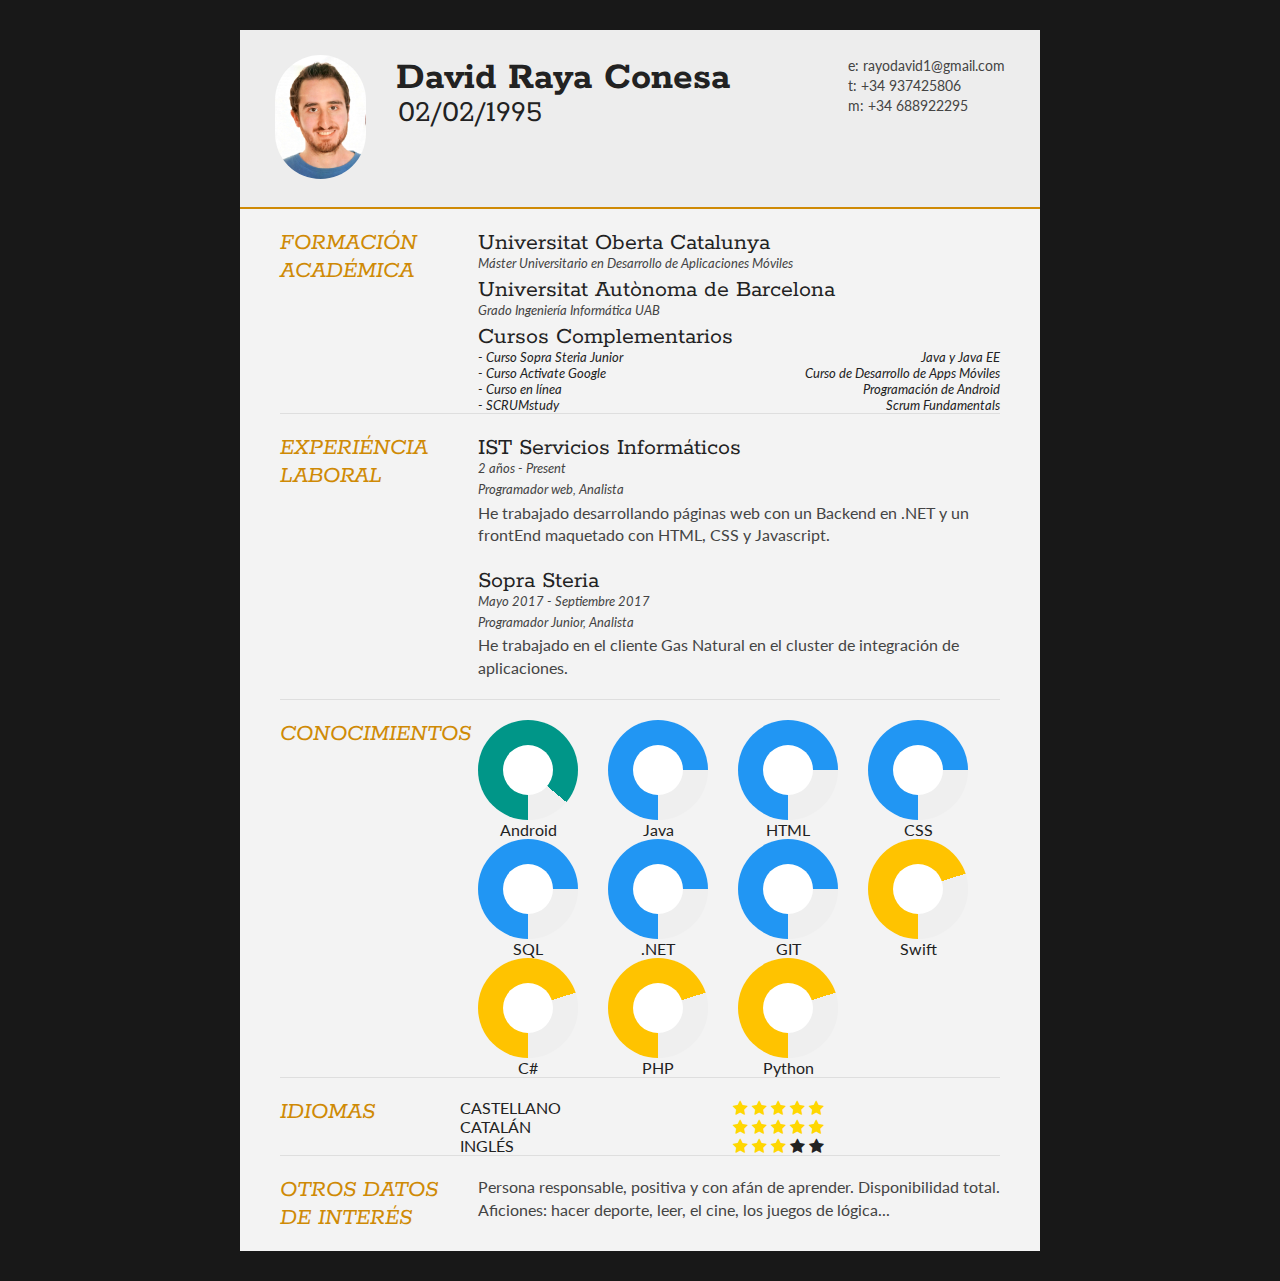
==== commit d044ff55: "aaa" ====
--- a/index.html
+++ b/index.html
@@ -1,26 +1,3 @@
-<<<<<<< HEAD
-<!doctype html>
-<html lang="en">
-  <head>
-    <!-- Required meta tags -->
-    <meta charset="utf-8">
-    <meta name="viewport" content="width=device-width, initial-scale=1, shrink-to-fit=no">
-
-    <!-- Bootstrap CSS -->
-    <link rel="stylesheet" href="https://stackpath.bootstrapcdn.com/bootstrap/4.4.1/css/bootstrap.min.css" integrity="sha384-Vkoo8x4CGsO3+Hhxv8T/Q5PaXtkKtu6ug5TOeNV6gBiFeWPGFN9MuhOf23Q9Ifjh" crossorigin="anonymous">
-
-    <title >Hello, world! </title>
-  </head>
-  <body>
-    <h1 class="text-center mt-5 display-4 text-primary" >Hello, world! David Raya</h1>
-
-    <!-- Optional JavaScript -->
-    <!-- jQuery first, then Popper.js, then Bootstrap JS -->
-    <script src="https://code.jquery.com/jquery-3.4.1.slim.min.js" integrity="sha384-J6qa4849blE2+poT4WnyKhv5vZF5SrPo0iEjwBvKU7imGFAV0wwj1yYfoRSJoZ+n" crossorigin="anonymous"></script>
-    <script src="https://cdn.jsdelivr.net/npm/popper.js@1.16.0/dist/umd/popper.min.js" integrity="sha384-Q6E9RHvbIyZFJoft+2mJbHaEWldlvI9IOYy5n3zV9zzTtmI3UksdQRVvoxMfooAo" crossorigin="anonymous"></script>
-    <script src="https://stackpath.bootstrapcdn.com/bootstrap/4.4.1/js/bootstrap.min.js" integrity="sha384-wfSDF2E50Y2D1uUdj0O3uMBJnjuUD4Ih7YwaYd1iqfktj0Uod8GCExl3Og8ifwB6" crossorigin="anonymous"></script>
-  </body>
-=======
 <!DOCTYPE html>
 <html>
 <head>
@@ -203,7 +180,7 @@
 						<div class="demo5" data-percent="70" align="center">
 							<div style="width: 100px; height: 100px;">
 								<div class="ab"
-								style="position: relative; text-align: center; width: 100px; height: 100px; border-radius: 100%; background-color: rgb(239, 239, 239); background-image: linear-gradient(360deg, transparent 50%, #2196F3 50%), linear-gradient(90deg, #2196F3 50%, transparent 50%);">
+								style="position: relative; text-align: center; width: 100px; height: 100px; border-radius: 100%; background-color: rgb(239, 239, 239); background-image: linear-gradient(360deg, transparent 50%, #2196f3 50%), linear-gradient(90deg, #2196F3 50%, transparent 50%);">
 				
 									<div class="cir"
 										style="position: relative; top: 25px; left: 25px; text-align: center; width: 50px; height: 50px; border-radius: 100%; background-color: rgb(255, 255, 255);">
@@ -416,5 +393,4 @@
 pageTracker._trackPageview();
 </script>
 </body>
->>>>>>> 8c6174004c216a0c57376621c226e15cd600627e
 </html>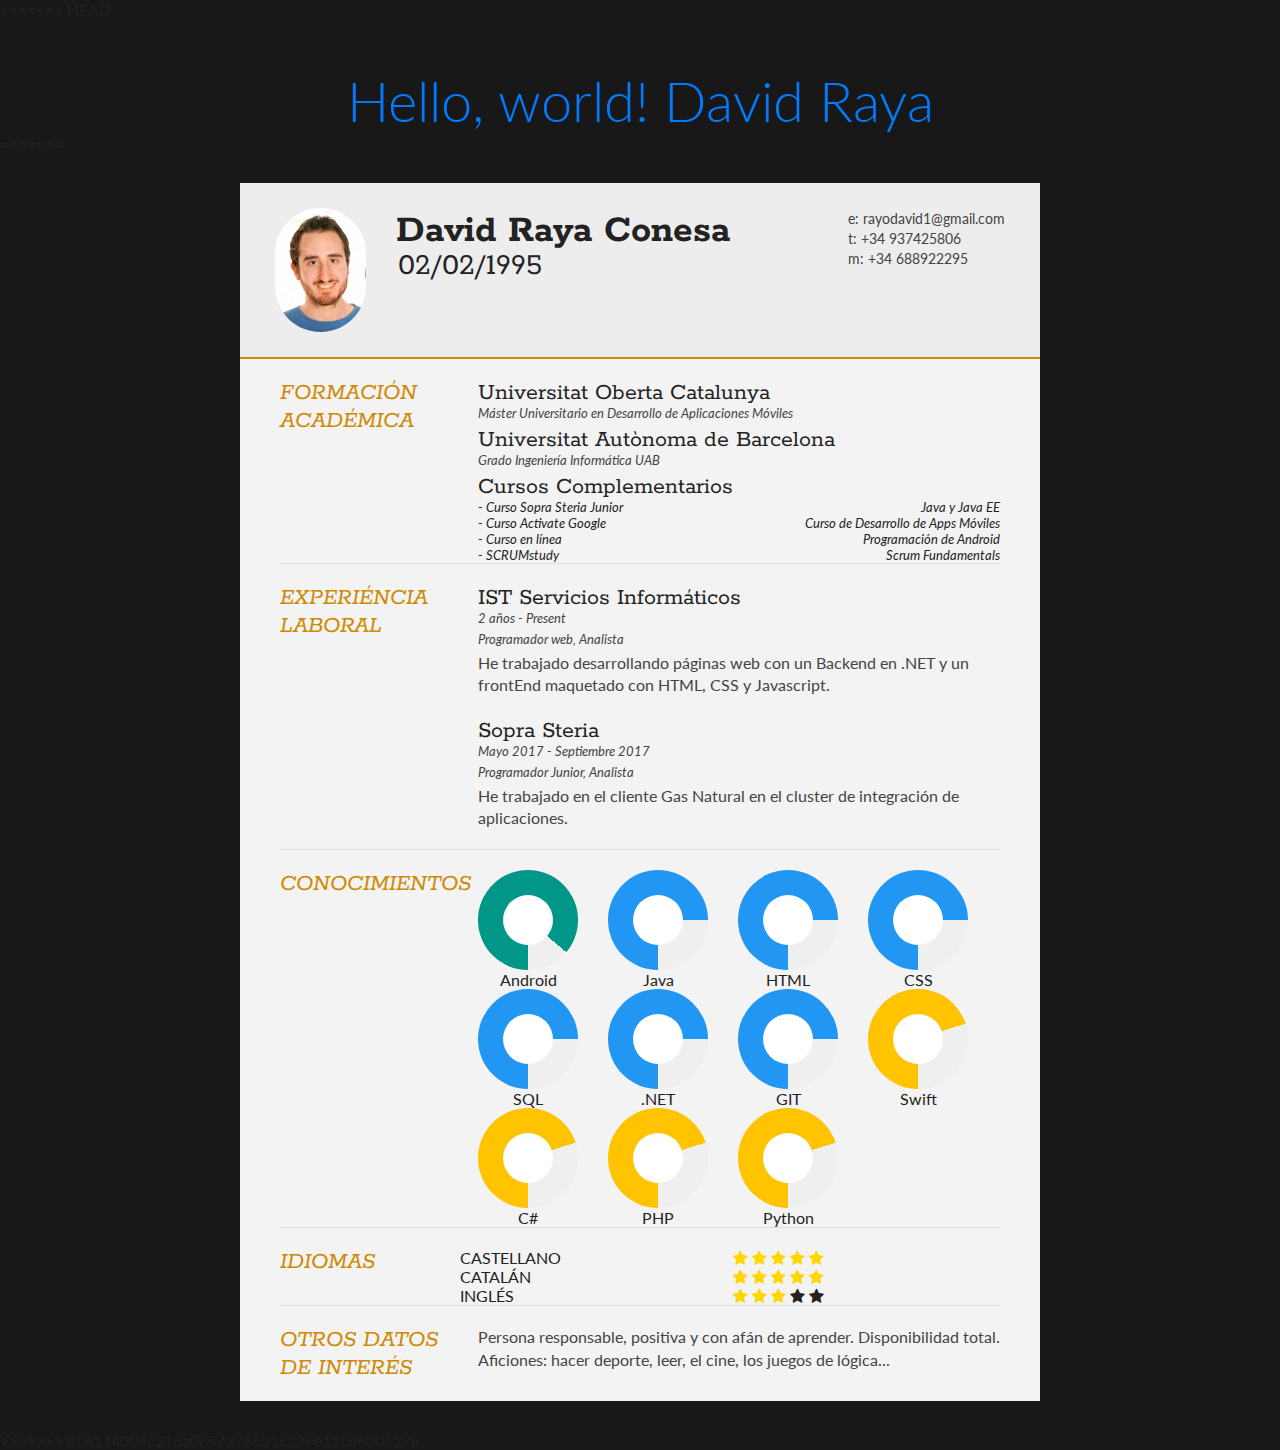
==== commit 63ed53f8: "Merge branch 'master' of https://github.com/rayo2295/rayo2295.github.io" ====
--- a/index.html
+++ b/index.html
@@ -1,3 +1,26 @@
+<<<<<<< HEAD
+<!doctype html>
+<html lang="en">
+  <head>
+    <!-- Required meta tags -->
+    <meta charset="utf-8">
+    <meta name="viewport" content="width=device-width, initial-scale=1, shrink-to-fit=no">
+
+    <!-- Bootstrap CSS -->
+    <link rel="stylesheet" href="https://stackpath.bootstrapcdn.com/bootstrap/4.4.1/css/bootstrap.min.css" integrity="sha384-Vkoo8x4CGsO3+Hhxv8T/Q5PaXtkKtu6ug5TOeNV6gBiFeWPGFN9MuhOf23Q9Ifjh" crossorigin="anonymous">
+
+    <title >Hello, world! </title>
+  </head>
+  <body>
+    <h1 class="text-center mt-5 display-4 text-primary" >Hello, world! David Raya</h1>
+
+    <!-- Optional JavaScript -->
+    <!-- jQuery first, then Popper.js, then Bootstrap JS -->
+    <script src="https://code.jquery.com/jquery-3.4.1.slim.min.js" integrity="sha384-J6qa4849blE2+poT4WnyKhv5vZF5SrPo0iEjwBvKU7imGFAV0wwj1yYfoRSJoZ+n" crossorigin="anonymous"></script>
+    <script src="https://cdn.jsdelivr.net/npm/popper.js@1.16.0/dist/umd/popper.min.js" integrity="sha384-Q6E9RHvbIyZFJoft+2mJbHaEWldlvI9IOYy5n3zV9zzTtmI3UksdQRVvoxMfooAo" crossorigin="anonymous"></script>
+    <script src="https://stackpath.bootstrapcdn.com/bootstrap/4.4.1/js/bootstrap.min.js" integrity="sha384-wfSDF2E50Y2D1uUdj0O3uMBJnjuUD4Ih7YwaYd1iqfktj0Uod8GCExl3Og8ifwB6" crossorigin="anonymous"></script>
+  </body>
+=======
 <!DOCTYPE html>
 <html>
 <head>
@@ -393,4 +416,5 @@
 pageTracker._trackPageview();
 </script>
 </body>
+>>>>>>> 8c6174004c216a0c57376621c226e15cd600627e
 </html>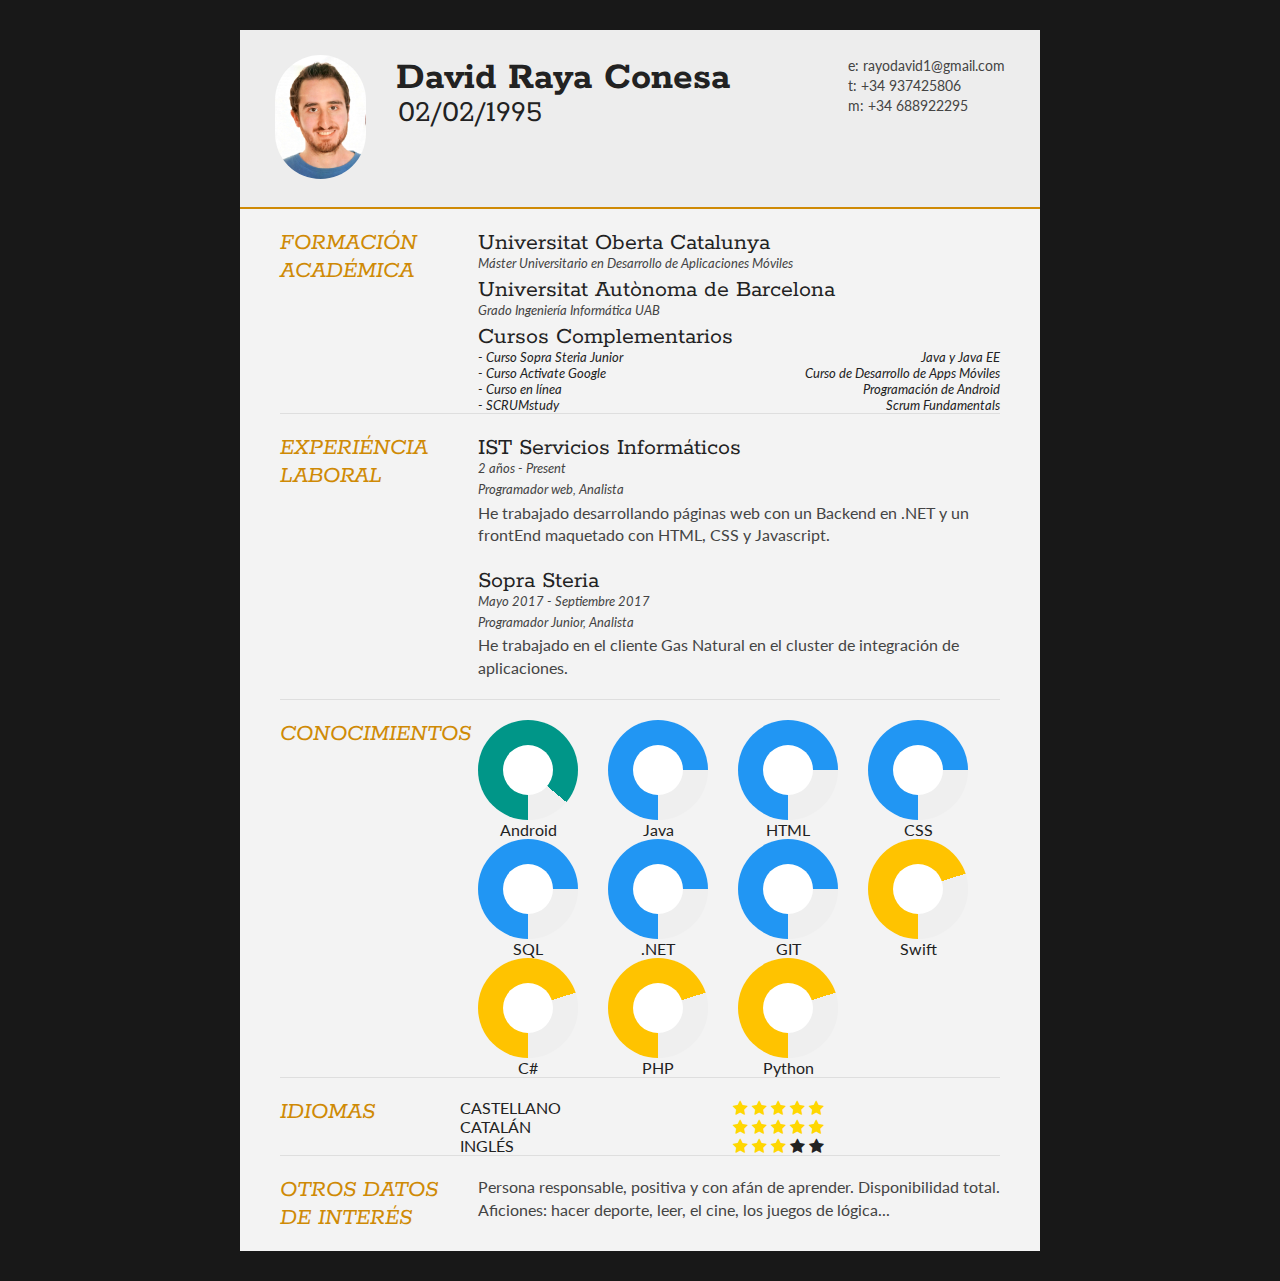
==== commit ba4ad2c2: "si" ====
--- a/index.html
+++ b/index.html
@@ -1,26 +1,3 @@
-<<<<<<< HEAD
-<!doctype html>
-<html lang="en">
-  <head>
-    <!-- Required meta tags -->
-    <meta charset="utf-8">
-    <meta name="viewport" content="width=device-width, initial-scale=1, shrink-to-fit=no">
-
-    <!-- Bootstrap CSS -->
-    <link rel="stylesheet" href="https://stackpath.bootstrapcdn.com/bootstrap/4.4.1/css/bootstrap.min.css" integrity="sha384-Vkoo8x4CGsO3+Hhxv8T/Q5PaXtkKtu6ug5TOeNV6gBiFeWPGFN9MuhOf23Q9Ifjh" crossorigin="anonymous">
-
-    <title >Hello, world! </title>
-  </head>
-  <body>
-    <h1 class="text-center mt-5 display-4 text-primary" >Hello, world! David Raya</h1>
-
-    <!-- Optional JavaScript -->
-    <!-- jQuery first, then Popper.js, then Bootstrap JS -->
-    <script src="https://code.jquery.com/jquery-3.4.1.slim.min.js" integrity="sha384-J6qa4849blE2+poT4WnyKhv5vZF5SrPo0iEjwBvKU7imGFAV0wwj1yYfoRSJoZ+n" crossorigin="anonymous"></script>
-    <script src="https://cdn.jsdelivr.net/npm/popper.js@1.16.0/dist/umd/popper.min.js" integrity="sha384-Q6E9RHvbIyZFJoft+2mJbHaEWldlvI9IOYy5n3zV9zzTtmI3UksdQRVvoxMfooAo" crossorigin="anonymous"></script>
-    <script src="https://stackpath.bootstrapcdn.com/bootstrap/4.4.1/js/bootstrap.min.js" integrity="sha384-wfSDF2E50Y2D1uUdj0O3uMBJnjuUD4Ih7YwaYd1iqfktj0Uod8GCExl3Og8ifwB6" crossorigin="anonymous"></script>
-  </body>
-=======
 <!DOCTYPE html>
 <html>
 <head>
@@ -416,5 +393,4 @@
 pageTracker._trackPageview();
 </script>
 </body>
->>>>>>> 8c6174004c216a0c57376621c226e15cd600627e
 </html>